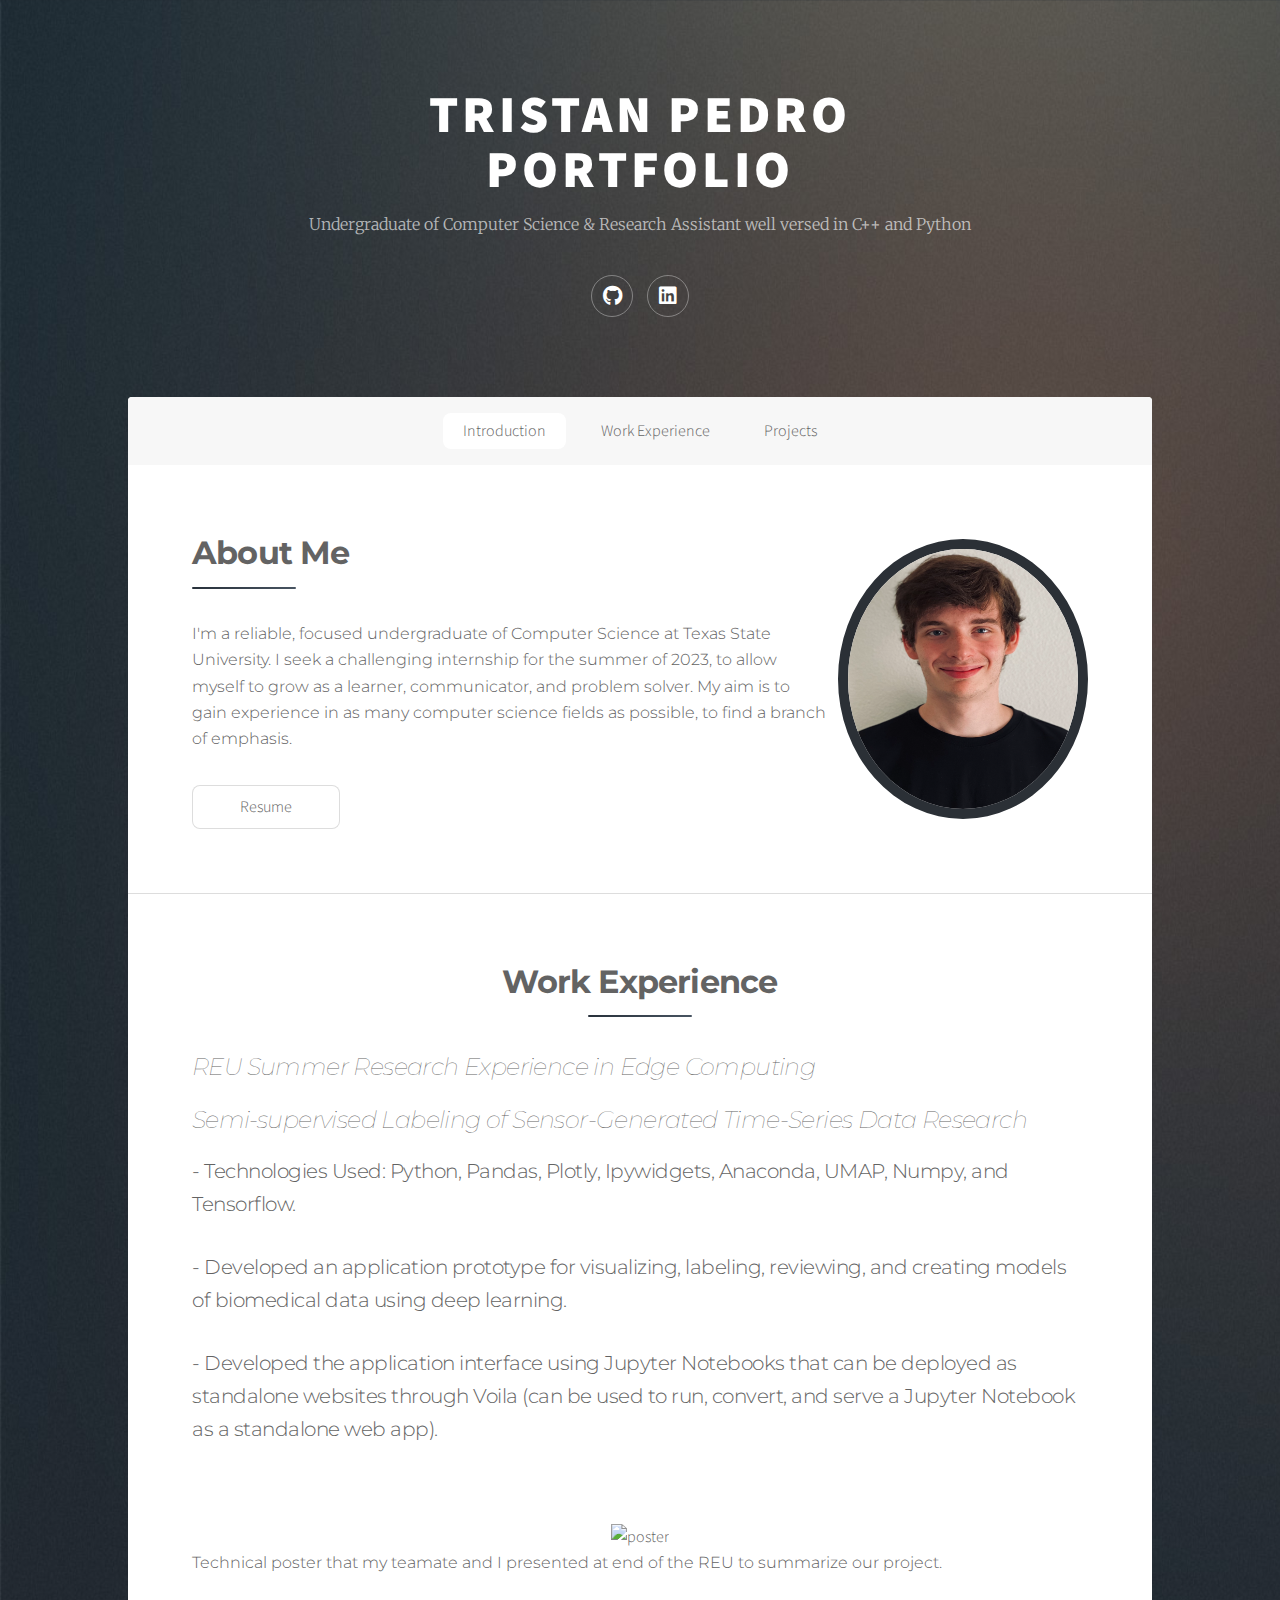
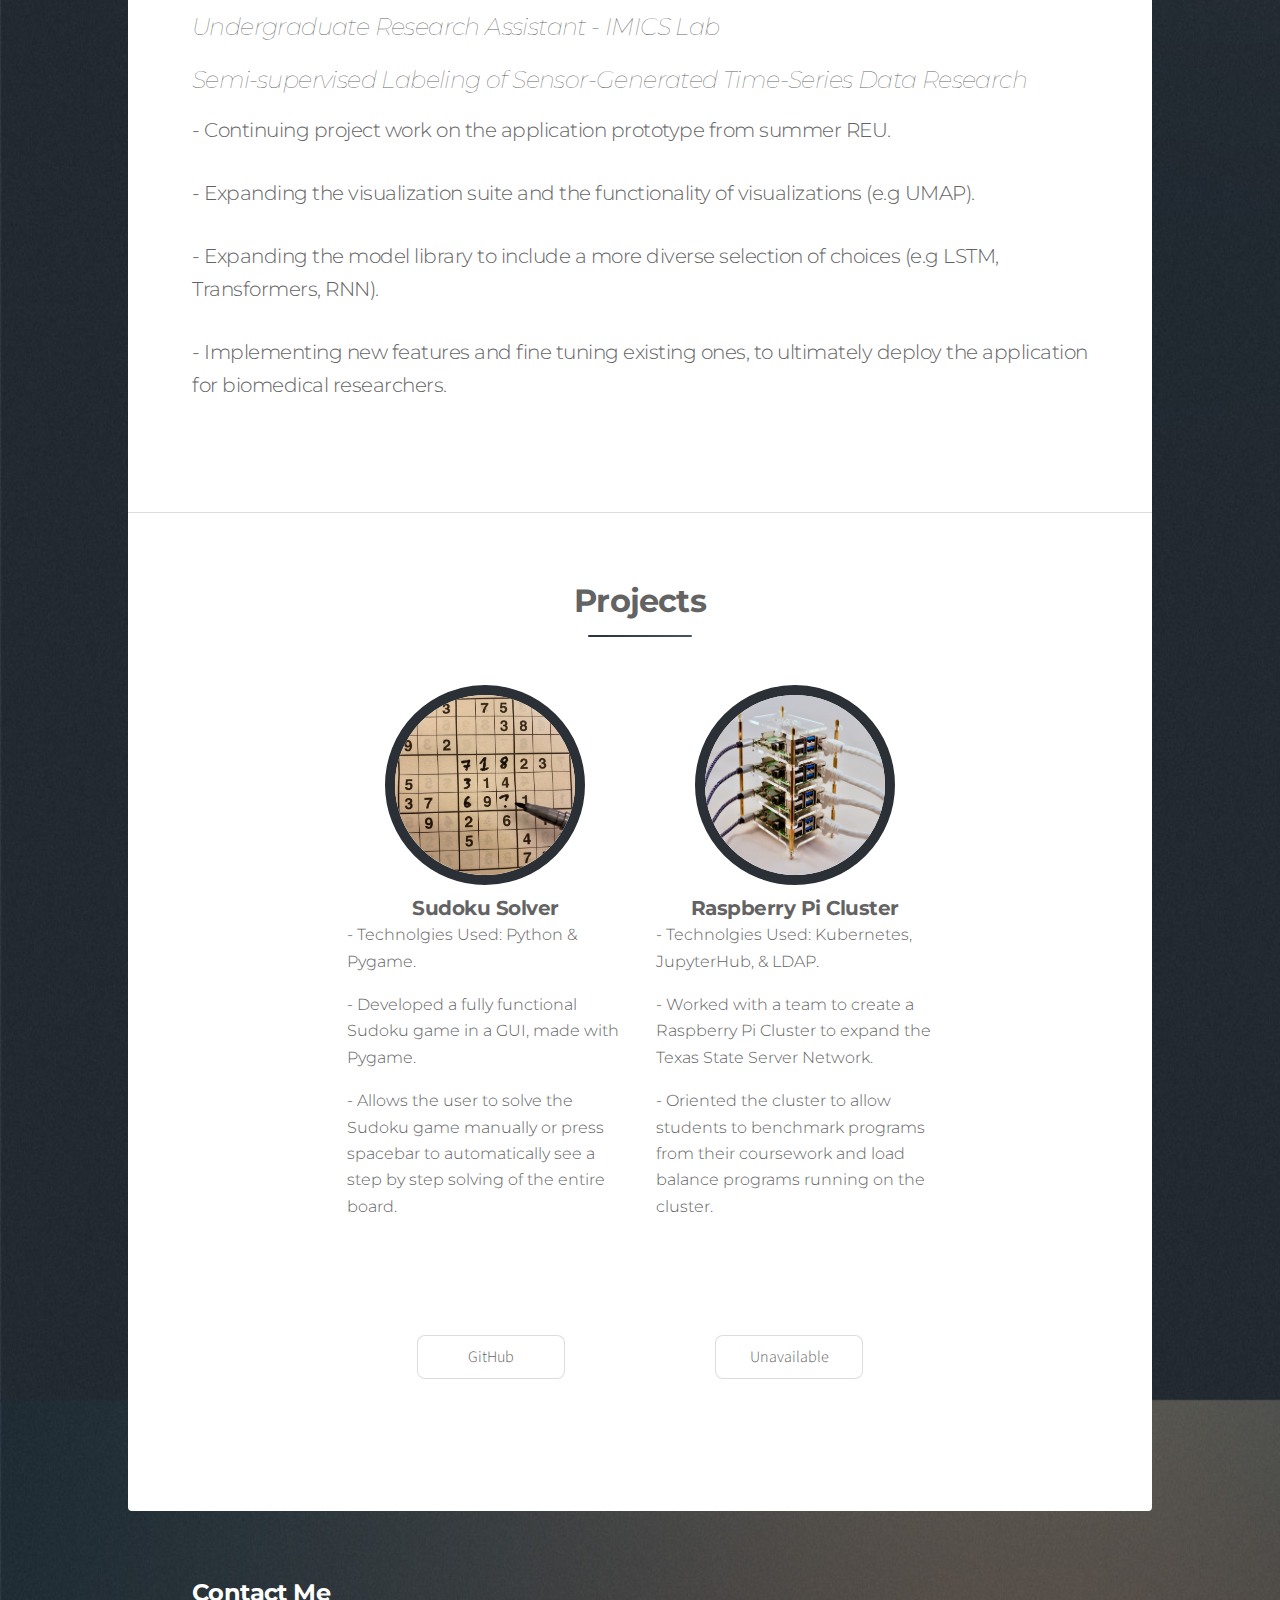
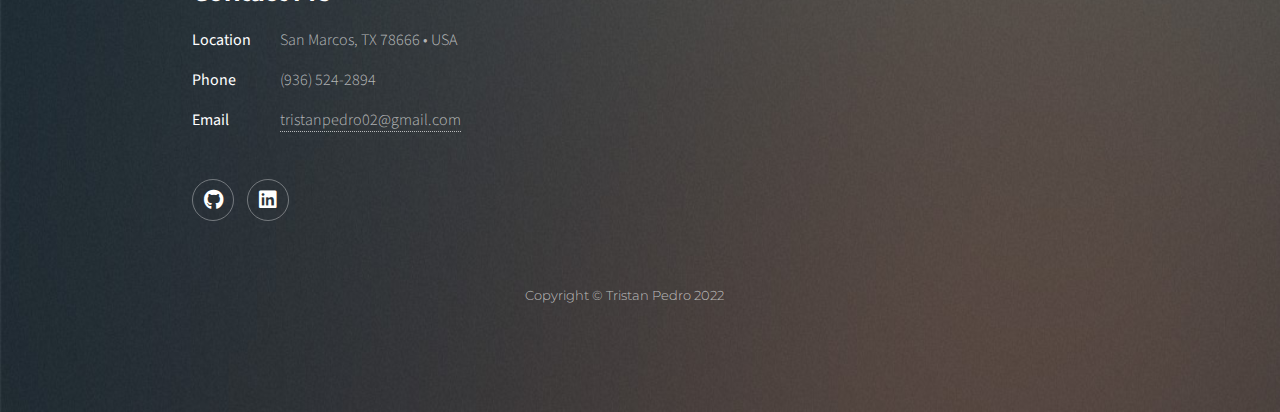
==== index.html @ ce9d70b5 "try to fix poster" ====
<!DOCTYPE HTML>
<!--
	Stellar by HTML5 UP
	html5up.net | @ajlkn
	Free for personal and commercial use under the CCA 3.0 license (html5up.net/license)
-->
<html>
	<head>
		<title>Tristan Pedro | Portfolio</title>
		<meta charset="utf-8" />
		<link rel="icon" type="image/png" href="/images/raccoon.ico" sizes="32x32">
		<meta name="viewport" content="width=device-width, initial-scale=1, user-scalable=no" />
		<link rel="stylesheet" href="assets/css/main.css" />
		<noscript><link rel="stylesheet" href="assets/css/noscript.css" /></noscript>
		
	</head>
	<body class="is-preload">

		<!-- Wrapper -->
			<div id="wrapper">

				<!-- Header -->
					<header id="header" class="alt">
						<h1>TRISTAN PEDRO</h1>
						<h1>PORTFOLIO</h1>
						<p> Undergraduate of Computer Science & Research Assistant well versed in C++ and Python</p>
						<ul class="icons">
							<li><a href="https://github.com/tripedro" class="icon brands fa-github alt"><span class="label">GitHub</span></a></li>
							<li><a href="https://www.linkedin.com/in/tristan-pedro-2350701b8" class="icon brands fa-linkedin alt"><span class="label">LinkedIn</span></a></li>
						</ul>				
					</header>

				<!-- Nav -->
					<nav id="nav">
						<ul>
							<li><a href="#intro" class="active">Introduction</a></li>
							<li><a href="#second">Work Experience</a></li>
							<li><a href="#first">Projects</a></li>
						</ul>
					</nav>

				<!-- Main -->
					<div id="main">

						<!-- Introduction -->
							<section id="intro" class="main">
								<div class="spotlight">
									<div class="content">
										<header class="major">
											<h2>About Me</h2>
										</header>
										<p>I'm a reliable, focused undergraduate of Computer Science at Texas State University. I seek a challenging internship for the summer of 2023, to allow myself to grow as a learner, communicator, and problem solver. My aim is to gain experience in as many computer science fields as possible, to find a branch of emphasis.</p>
										<ul class="actions">
											<li><a href="images/Tristan Resume - Updated 8_26.pdf" target="_blank" class="button">Resume</a></li>
										</ul>
									</div>
									<span class="image"><img src="images/selfie.PNG" alt="" /></span>
								</div>
							</section>
					
					<!-- First Section -->
						<section id="second" class="main special">
							<header class="major">
								<h2>Work Experience</h2>
								<h3>REU Summer Research Experience in Edge Computing</h3>
								<h3>Semi-supervised Labeling of Sensor-Generated Time-Series Data Research</h3>
								<p>- Technologies Used: Python, Pandas, Plotly, Ipywidgets, Anaconda, UMAP, Numpy, and Tensorflow.</p>

								<p>- Developed an application prototype for visualizing, labeling, reviewing, and creating models of biomedical data using deep learning.</p>

								<p>- Developed the application interface using Jupyter Notebooks that can be deployed as standalone websites through Voila (can be used to run, convert, and serve a Jupyter Notebook as a standalone web app).</p>
							</header>
							<img class ="poster" src="images/slide1.jpg" alt="poster">
							<p class="content">Technical poster that my teamate and I presented at end of the REU to summarize our project.</p>
							
							<header class="major">
							<h3>Undergraduate Research Assistant - IMICS Lab</h3>
							<h3>Semi-supervised Labeling of Sensor-Generated Time-Series Data Research</h3>
							<p>- Continuing project work on the application prototype from summer REU.</p>

							<p>- Expanding the visualization suite and the functionality of visualizations (e.g UMAP).</p>

							<p>- Expanding the model library to include a more diverse selection of choices (e.g LSTM, Transformers, RNN).</p>

							<p>- Implementing new features and fine tuning existing ones, to ultimately deploy the application for biomedical researchers.</p>
						    </header>
						</section>

						<!-- Second Section -->
							<section id="first" class="main special">
								<header class="major">
									<h2>Projects</h2>
								</header>
								<ul class="features">
									<li>
										<span class="sudoku"><img src="images/sudoku.PNG" alt="" /></span>
										<h3>Sudoku Solver</h3>
										<p>- Technolgies Used: Python & Pygame.</p>
										<p>- Developed a fully functional Sudoku game in a GUI, made with Pygame.</p>
										<p>- Allows the user to solve the Sudoku game manually or press spacebar to automatically see a step by step solving of the entire board.</p>
									</li>
									<li>
										<span class="second"><img src="images/cluster_alt_4.jpg" alt="" /></span>
										<h3>Raspberry Pi Cluster</h3>
										<p>- Technolgies Used: Kubernetes, JupyterHub, & LDAP.</p>
										<p>- Worked with a team to create a Raspberry Pi Cluster to expand the Texas State Server Network.</p>
										<p>- Oriented the cluster to allow students to benchmark programs from their coursework and load balance programs running on the cluster.</p>
									</li>

								</ul>
								<footer class="major">
									<ul class="actions special">
										<li><a href="https://github.com/tripedro/Sudoku-Solver" class="button">GitHub</a></li>
										<li><a href="" class="button">Unavailable</a></li>
									</ul>
								</footer>
							</section>
						
						
					</div>

				<!-- Footer -->
					<footer id="footer">
						<section>
							<h2>Contact Me</h2>
							<dl class="alt">
								<dt>Location</dt>
								<dd>San Marcos, TX 78666 &bull; USA</dd>
								<dt>Phone</dt>
								<dd>(936) 524-2894</dd>
								<dt>Email</dt>
								<dd><a href="#">tristanpedro02@gmail.com</a></dd>
							</dl>
							
							<ul class="icons">
								<li><a href="https://github.com/tripedro" class="icon brands fa-github alt"><span class="label">GitHub</span></a></li>
								<li><a href="https://www.linkedin.com/in/tristan-pedro-2350701b8" class="icon brands fa-linkedin alt"><span class="label">LinkedIn</span></a></li>
							</ul>
							</section>

						</section>
						<p class="copyright">Copyright &copy; Tristan Pedro 2022 <a href="https://html5up.net/%22%3EHTML5"></a></p>
					</footer>

			</div>

		<!-- Scripts -->
			<script src="assets/js/jquery.min.js"></script>
			<script src="assets/js/jquery.scrollex.min.js"></script>
			<script src="assets/js/jquery.scrolly.min.js"></script>
			<script src="assets/js/browser.min.js"></script>
			<script src="assets/js/breakpoints.min.js"></script>
			<script src="assets/js/util.js"></script>
			<script src="assets/js/main.js"></script>

	</body>
</html>
---- assets/css/main.css ----
@import url(fontawesome-all.min.css);
@import "https://fonts.googleapis.com/css?family=Merriweather:300,700,300italic,700italic|Source+Sans+Pro:900";
@import url('https://fonts.googleapis.com/css2?family=Montserrat&display=swap');
@import url('https://fonts.googleapis.com/css2?family=Montserrat:ital,wght@0,400;1,500&display=swap');


/*
	Stellar by HTML5 UP
	html5up.net | @ajlkn
	Free for personal and commercial use under the CCA 3.0 license (html5up.net/license)
*/

html, body, div, span, applet, object,
iframe, h1, h2, h3, h4, h5, h6, p, blockquote,
pre, a, abbr, acronym, address, big, cite,
code, del, dfn, em, img, ins, kbd, q, s, samp,
small, strike, strong, sub, sup, tt, var, b,
u, i, center, dl, dt, dd, ol, ul, li, fieldset,
form, label, legend, table, caption, tbody,
tfoot, thead, tr, th, td, article, aside,
canvas, details, embed, figure, figcaption,
footer, header, hgroup, menu, nav, output, ruby,
section, summary, time, mark, audio, video {
	margin: 0;
	padding: 0;
	border: 0;
	font-size: 100%;
	font: inherit;
	vertical-align: baseline;}

article, aside, details, figcaption, figure,
footer, header, hgroup, menu, nav, section {
	display: block;}

body {
	line-height: 1;
}

p{
	font-family: 'Montserrat', sans-serif;
}

#second .major{
	padding-top: -50000px;
}

#second .major p{
	text-align: left;
	margin: 0px;
	padding-bottom: 30px;
}

#second ul li a{
	margin-top: 70px;
	border: solid 1px #2b3036;
	font-size: 20px;

}

#second h3{
	text-align: left;
}

.features p{
	margin-top: -15px;
	text-align: left;
}
.sudoku img{
	display: inline-block;
	border-radius: 100%;
	border: solid 1px #2b3036;
	border-width: 10px;
	width: 200px;
	height: 200px;
}

.second img{
	display: inline-block;
	border-radius: 100%;
	border: solid 1px #2b3036;
	border-width: 10px;
	width: 200px;
	height: 200px;
}

.third img{
	display: inline-block;
	border-radius: 100%;
	border: solid 1px #2b3036;
	border-width: 10px;
	width: 200px;
	height: 200px;
}

#second img{
	padding-top: 0px;
	height: 720px;
	width: 1200px;
}

@media screen and (max-width: 1680px){
	#second img{
	padding-top:0px;	
	height: 620px;
	width: 1000px;
	}
}

@media screen and (max-width: 1280px){		
	#second img{
		padding-top:0px;
		height: 520px;
		width: 900px;
		}
}

@media screen and (max-width: 1050px){
	#second img{
		padding-top: 0px;
		height: 420px;
		width: 750px;
		}
	
}

@media screen and (max-width: 900px){
	#second img{
		height: 320px;
		padding-top: 0px;
		width: 700px;
		}
	
}

@media screen and (max-width: 850px){
	#second img{
		height: 320px;
		width: 500px;
		padding-top:0px;
		}
	
}

@media screen and (max-width: 600px){
	#second img{
		height: 220px;
		width: 350px;
		padding-top: 0px;
		}
	
}

@media screen and (max-width: 360px){
	#second img{
		height: 220px;
		width: 200px;
		}
	
}

ol, ul {
	list-style: none;
}

blockquote, q {
	quotes: none;
}

	blockquote:before, blockquote:after, q:before, q:after {
		content: '';
		content: none;
	}

table {
	border-collapse: collapse;
	border-spacing: 0;
}

body {
	-webkit-text-size-adjust: none;
}

mark {
	background-color: transparent;
	color: inherit;
}

input::-moz-focus-inner {
	border: 0;
	padding: 0;
}

input, select, textarea {
	-moz-appearance: none;
	-webkit-appearance: none;
	-ms-appearance: none;
	appearance: none;
}

/* Basic */

	@-ms-viewport {
		width: device-width;
	}

	body {
		-ms-overflow-style: scrollbar;
	}

	@media screen and (max-width: 480px) {

		html, body {
			min-width: 320px;
		}

	}

	html {
		box-sizing: border-box;
	}

	*, *:before, *:after {
		box-sizing: inherit;
	}

	body {
		background-image: url(../../images/background.png), linear-gradient(0deg, rgba(0, 0, 0, 0.1), rgba(0, 0, 0, 0.1));
		background-size: auto, auto, 100% auto;
		background-size: 2000px 3000px;
    	background-repeat: repeat, no-repeat, no-repeat;
    	background-attachment: scroll, scroll, scroll;
	}

		body.is-preload *, body.is-preload *:before, body.is-preload *:after {
			-moz-animation: none !important;
			-webkit-animation: none !important;
			-ms-animation: none !important;
			animation: none !important;
			-moz-transition: none !important;
			-webkit-transition: none !important;
			-ms-transition: none !important;
			transition: none !important;
		}

/* Type */

	body {
		background-color: #935d8c;
		color: rgba(255, 255, 255, 0.65);
	}

	body, input, select, textarea {
		font-family: "Source Sans Pro", Helvetica, sans-serif;
		font-size: 17pt;
		font-weight: 300;
		line-height: 1.65;
	}

		@media screen and (max-width: 1680px) {

			body, input, select, textarea {
				font-size: 14pt;
			}

		}

		@media screen and (max-width: 1280px) {

			body, input, select, textarea {
				font-size: 12pt;
			}

		}

		@media screen and (max-width: 360px) {

			body, input, select, textarea {
				font-size: 11pt;
			}

		}

	a {
		-moz-transition: color 0.2s ease, border-bottom 0.2s ease;
		-webkit-transition: color 0.2s ease, border-bottom 0.2s ease;
		-ms-transition: color 0.2s ease, border-bottom 0.2s ease;
		transition: color 0.2s ease, border-bottom 0.2s ease;
		text-decoration: none;
		border-bottom: dotted 1px;
		color: inherit;
	}

		a:hover {
			border-bottom-color: transparent;
		}

	strong, b {
		font-weight: 400;
	}

	em, i {
		font-style: italic;
	}

	p {
		margin: 0 0 2em 0;
	}

		p.content {
			text-align: left;
		}

	h1, h2, h3, h4, h5, h6 {
		font-family: 'Montserrat', sans-serif;
		font-weight: bold;
		line-height: 1.5;
		margin: 0 0 0.7em 0;
		letter-spacing: -0.025em;
	}

		h1 a, h2 a, h3 a, h4 a, h5 a, h6 a {
			color: inherit;
			text-decoration: none;
		}

	h1 {
		font-size: 3em;
		font-family: "Source Sans Pro", Helvetica, sans-serif;
		font-weight: 900;
		line-height: 0.8;
		letter-spacing: 0.075em;			
		text-transform: uppercase;
		margin: 0 0 1rem 0;
	}

	h2 {
		font-size: 1.5em;
	}

	h3 {
		font-size: 1.25em;
	}

	h4 {
		font-size: 1.1em;
	}

	h5 {
		font-size: 0.9em;
	}

	h6 {
		font-size: 0.7em;
	}

	@media screen and (max-width: 736px) {

		h1 {
			font-size: 2em;
		}

	}

	sub {
		font-size: 0.8em;
		position: relative;
		top: 0.5em;
	}

	sup {
		font-size: 0.8em;
		position: relative;
		top: -0.5em;
	}

	blockquote {
		border-left: solid 4px;
		font-style: italic;
		margin: 0 0 2em 0;
		padding: 0.5em 0 0.5em 2em;
	}

	code {
		border-radius: 8px;
		border: solid 1px;
		font-family: "Courier New", monospace;
		font-size: 0.9em;
		margin: 0 0.25em;
		padding: 0.25em 0.65em;
	}

	pre {
		-webkit-overflow-scrolling: touch;
		font-family: "Courier New", monospace;
		font-size: 0.9em;
		margin: 0 0 2em 0;
	}

		pre code {
			display: block;
			line-height: 1.75;
			padding: 1em 1.5em;
			overflow-x: auto;
		}

	hr {
		border: 0;
		border-bottom: solid 1px;
		margin: 2em 0;
	}

		hr.major {
			margin: 3em 0;
		}

	.align-left {
		text-align: left;
	}

	.align-center {
		text-align: center;
	}

	.align-right {
		text-align: right;
	}

	input, select, textarea {
		color: #ffffff;
	}

	a:hover {
		color: #ffffff;
	}

	strong, b {
		color: #ffffff;
	}

	h1, h2, h3, h4, h5, h6 {
		color: #ffffff;
	}

	blockquote {
		border-left-color: rgba(255, 255, 255, 0.35);
	}

	code {
		background: rgba(255, 255, 255, 0.075);
		border-color: rgba(255, 255, 255, 0.35);
	}

	hr {
		border-bottom-color: rgba(255, 255, 255, 0.35);
	}

/* Row */

	.row {
		display: flex;
		flex-wrap: wrap;
		box-sizing: border-box;
		align-items: stretch;
	}

		.row > * {
			box-sizing: border-box;
		}

		.row.gtr-uniform > * > :last-child {
			margin-bottom: 0;
		}

		.row.aln-left {
			justify-content: flex-start;
		}

		.row.aln-center {
			justify-content: center;
		}

		.row.aln-right {
			justify-content: flex-end;
		}

		.row.aln-top {
			align-items: flex-start;
		}

		.row.aln-middle {
			align-items: center;
		}

		.row.aln-bottom {
			align-items: flex-end;
		}

		.row > .imp {
			order: -1;
		}

		.row > .col-1 {
			width: 8.33333%;
		}

		.row > .off-1 {
			margin-left: 8.33333%;
		}

		.row > .col-2 {
			width: 16.66667%;
		}

		.row > .off-2 {
			margin-left: 16.66667%;
		}

		.row > .col-3 {
			width: 25%;
		}

		.row > .off-3 {
			margin-left: 25%;
		}

		.row > .col-4 {
			width: 33.33333%;
		}

		.row > .off-4 {
			margin-left: 33.33333%;
		}

		.row > .col-5 {
			width: 41.66667%;
		}

		.row > .off-5 {
			margin-left: 41.66667%;
		}

		.row > .col-6 {
			width: 50%;
		}

		.row > .off-6 {
			margin-left: 50%;
		}

		.row > .col-7 {
			width: 58.33333%;
		}

		.row > .off-7 {
			margin-left: 58.33333%;
		}

		.row > .col-8 {
			width: 66.66667%;
		}

		.row > .off-8 {
			margin-left: 66.66667%;
		}

		.row > .col-9 {
			width: 75%;
		}

		.row > .off-9 {
			margin-left: 75%;
		}

		.row > .col-10 {
			width: 83.33333%;
		}

		.row > .off-10 {
			margin-left: 83.33333%;
		}

		.row > .col-11 {
			width: 91.66667%;
		}

		.row > .off-11 {
			margin-left: 91.66667%;
		}

		.row > .col-12 {
			width: 100%;
		}

		.row > .off-12 {
			margin-left: 100%;
		}

		.row.gtr-0 {
			margin-top: 0;
			margin-left: 0em;
		}

			.row.gtr-0 > * {
				padding: 0 0 0 0em;
			}

			.row.gtr-0.gtr-uniform {
				margin-top: 0em;
			}

				.row.gtr-0.gtr-uniform > * {
					padding-top: 0em;
				}

		.row.gtr-25 {
			margin-top: 0;
			margin-left: -0.375em;
		}

			.row.gtr-25 > * {
				padding: 0 0 0 0.375em;
			}

			.row.gtr-25.gtr-uniform {
				margin-top: -0.375em;
			}

				.row.gtr-25.gtr-uniform > * {
					padding-top: 0.375em;
				}

		.row.gtr-50 {
			margin-top: 0;
			margin-left: -0.75em;
		}

			.row.gtr-50 > * {
				padding: 0 0 0 0.75em;
			}

			.row.gtr-50.gtr-uniform {
				margin-top: -0.75em;
			}

				.row.gtr-50.gtr-uniform > * {
					padding-top: 0.75em;
				}

		.row {
			margin-top: 0;
			margin-left: -1.5em;
		}

			.row > * {
				padding: 0 0 0 1.5em;
			}

			.row.gtr-uniform {
				margin-top: -1.5em;
			}

				.row.gtr-uniform > * {
					padding-top: 1.5em;
				}

		.row.gtr-150 {
			margin-top: 0;
			margin-left: -2.25em;
		}

			.row.gtr-150 > * {
				padding: 0 0 0 2.25em;
			}

			.row.gtr-150.gtr-uniform {
				margin-top: -2.25em;
			}

				.row.gtr-150.gtr-uniform > * {
					padding-top: 2.25em;
				}

		.row.gtr-200 {
			margin-top: 0;
			margin-left: -3em;
		}

			.row.gtr-200 > * {
				padding: 0 0 0 3em;
			}

			.row.gtr-200.gtr-uniform {
				margin-top: -3em;
			}

				.row.gtr-200.gtr-uniform > * {
					padding-top: 3em;
				}

		@media screen and (max-width: 1680px) {

			.row {
				display: flex;
				flex-wrap: wrap;
				box-sizing: border-box;
				align-items: stretch;
			}

				.row > * {
					box-sizing: border-box;
				}

				.row.gtr-uniform > * > :last-child {
					margin-bottom: 0;
				}

				.row.aln-left {
					justify-content: flex-start;
				}

				.row.aln-center {
					justify-content: center;
				}

				.row.aln-right {
					justify-content: flex-end;
				}

				.row.aln-top {
					align-items: flex-start;
				}

				.row.aln-middle {
					align-items: center;
				}

				.row.aln-bottom {
					align-items: flex-end;
				}

				.row > .imp-xlarge {
					order: -1;
				}

				.row > .col-1-xlarge {
					width: 8.33333%;
				}

				.row > .off-1-xlarge {
					margin-left: 8.33333%;
				}

				.row > .col-2-xlarge {
					width: 16.66667%;
				}

				.row > .off-2-xlarge {
					margin-left: 16.66667%;
				}

				.row > .col-3-xlarge {
					width: 25%;
				}

				.row > .off-3-xlarge {
					margin-left: 25%;
				}

				.row > .col-4-xlarge {
					width: 33.33333%;
				}

				.row > .off-4-xlarge {
					margin-left: 33.33333%;
				}

				.row > .col-5-xlarge {
					width: 41.66667%;
				}

				.row > .off-5-xlarge {
					margin-left: 41.66667%;
				}

				.row > .col-6-xlarge {
					width: 50%;
				}

				.row > .off-6-xlarge {
					margin-left: 50%;
				}

				.row > .col-7-xlarge {
					width: 58.33333%;
				}

				.row > .off-7-xlarge {
					margin-left: 58.33333%;
				}

				.row > .col-8-xlarge {
					width: 66.66667%;
				}

				.row > .off-8-xlarge {
					margin-left: 66.66667%;
				}

				.row > .col-9-xlarge {
					width: 75%;
				}

				.row > .off-9-xlarge {
					margin-left: 75%;
				}

				.row > .col-10-xlarge {
					width: 83.33333%;
				}

				.row > .off-10-xlarge {
					margin-left: 83.33333%;
				}

				.row > .col-11-xlarge {
					width: 91.66667%;
				}

				.row > .off-11-xlarge {
					margin-left: 91.66667%;
				}

				.row > .col-12-xlarge {
					width: 100%;
				}

				.row > .off-12-xlarge {
					margin-left: 100%;
				}

				.row.gtr-0 {
					margin-top: 0;
					margin-left: 0em;
				}

					.row.gtr-0 > * {
						padding: 0 0 0 0em;
					}

					.row.gtr-0.gtr-uniform {
						margin-top: 0em;
					}

						.row.gtr-0.gtr-uniform > * {
							padding-top: 0em;
						}

				.row.gtr-25 {
					margin-top: 0;
					margin-left: -0.375em;
				}

					.row.gtr-25 > * {
						padding: 0 0 0 0.375em;
					}

					.row.gtr-25.gtr-uniform {
						margin-top: -0.375em;
					}

						.row.gtr-25.gtr-uniform > * {
							padding-top: 0.375em;
						}

				.row.gtr-50 {
					margin-top: 0;
					margin-left: -0.75em;
				}

					.row.gtr-50 > * {
						padding: 0 0 0 0.75em;
					}

					.row.gtr-50.gtr-uniform {
						margin-top: -0.75em;
					}

						.row.gtr-50.gtr-uniform > * {
							padding-top: 0.75em;
						}

				.row {
					margin-top: 0;
					margin-left: -1.5em;
				}

					.row > * {
						padding: 0 0 0 1.5em;
					}

					.row.gtr-uniform {
						margin-top: -1.5em;
					}

						.row.gtr-uniform > * {
							padding-top: 1.5em;
						}

				.row.gtr-150 {
					margin-top: 0;
					margin-left: -2.25em;
				}

					.row.gtr-150 > * {
						padding: 0 0 0 2.25em;
					}

					.row.gtr-150.gtr-uniform {
						margin-top: -2.25em;
					}

						.row.gtr-150.gtr-uniform > * {
							padding-top: 2.25em;
						}

				.row.gtr-200 {
					margin-top: 0;
					margin-left: -3em;
				}

					.row.gtr-200 > * {
						padding: 0 0 0 3em;
					}

					.row.gtr-200.gtr-uniform {
						margin-top: -3em;
					}

						.row.gtr-200.gtr-uniform > * {
							padding-top: 3em;
						}

		}

		@media screen and (max-width: 1280px) {

			.row {
				display: flex;
				flex-wrap: wrap;
				box-sizing: border-box;
				align-items: stretch;
			}

				.row > * {
					box-sizing: border-box;
				}

				.row.gtr-uniform > * > :last-child {
					margin-bottom: 0;
				}

				.row.aln-left {
					justify-content: flex-start;
				}

				.row.aln-center {
					justify-content: center;
				}

				.row.aln-right {
					justify-content: flex-end;
				}

				.row.aln-top {
					align-items: flex-start;
				}

				.row.aln-middle {
					align-items: center;
				}

				.row.aln-bottom {
					align-items: flex-end;
				}

				.row > .imp-large {
					order: -1;
				}

				.row > .col-1-large {
					width: 8.33333%;
				}

				.row > .off-1-large {
					margin-left: 8.33333%;
				}

				.row > .col-2-large {
					width: 16.66667%;
				}

				.row > .off-2-large {
					margin-left: 16.66667%;
				}

				.row > .col-3-large {
					width: 25%;
				}

				.row > .off-3-large {
					margin-left: 25%;
				}

				.row > .col-4-large {
					width: 33.33333%;
				}

				.row > .off-4-large {
					margin-left: 33.33333%;
				}

				.row > .col-5-large {
					width: 41.66667%;
				}

				.row > .off-5-large {
					margin-left: 41.66667%;
				}

				.row > .col-6-large {
					width: 50%;
				}

				.row > .off-6-large {
					margin-left: 50%;
				}

				.row > .col-7-large {
					width: 58.33333%;
				}

				.row > .off-7-large {
					margin-left: 58.33333%;
				}

				.row > .col-8-large {
					width: 66.66667%;
				}

				.row > .off-8-large {
					margin-left: 66.66667%;
				}

				.row > .col-9-large {
					width: 75%;
				}

				.row > .off-9-large {
					margin-left: 75%;
				}

				.row > .col-10-large {
					width: 83.33333%;
				}

				.row > .off-10-large {
					margin-left: 83.33333%;
				}

				.row > .col-11-large {
					width: 91.66667%;
				}

				.row > .off-11-large {
					margin-left: 91.66667%;
				}

				.row > .col-12-large {
					width: 100%;
				}

				.row > .off-12-large {
					margin-left: 100%;
				}

				.row.gtr-0 {
					margin-top: 0;
					margin-left: 0em;
				}

					.row.gtr-0 > * {
						padding: 0 0 0 0em;
					}

					.row.gtr-0.gtr-uniform {
						margin-top: 0em;
					}

						.row.gtr-0.gtr-uniform > * {
							padding-top: 0em;
						}

				.row.gtr-25 {
					margin-top: 0;
					margin-left: -0.375em;
				}

					.row.gtr-25 > * {
						padding: 0 0 0 0.375em;
					}

					.row.gtr-25.gtr-uniform {
						margin-top: -0.375em;
					}

						.row.gtr-25.gtr-uniform > * {
							padding-top: 0.375em;
						}

				.row.gtr-50 {
					margin-top: 0;
					margin-left: -0.75em;
				}

					.row.gtr-50 > * {
						padding: 0 0 0 0.75em;
					}

					.row.gtr-50.gtr-uniform {
						margin-top: -0.75em;
					}

						.row.gtr-50.gtr-uniform > * {
							padding-top: 0.75em;
						}

				.row {
					margin-top: 0;
					margin-left: -1.5em;
				}

					.row > * {
						padding: 0 0 0 1.5em;
					}

					.row.gtr-uniform {
						margin-top: -1.5em;
					}

						.row.gtr-uniform > * {
							padding-top: 1.5em;
						}

				.row.gtr-150 {
					margin-top: 0;
					margin-left: -2.25em;
				}

					.row.gtr-150 > * {
						padding: 0 0 0 2.25em;
					}

					.row.gtr-150.gtr-uniform {
						margin-top: -2.25em;
					}

						.row.gtr-150.gtr-uniform > * {
							padding-top: 2.25em;
						}

				.row.gtr-200 {
					margin-top: 0;
					margin-left: -3em;
				}

					.row.gtr-200 > * {
						padding: 0 0 0 3em;
					}

					.row.gtr-200.gtr-uniform {
						margin-top: -3em;
					}

						.row.gtr-200.gtr-uniform > * {
							padding-top: 3em;
						}

		}

		@media screen and (max-width: 980px) {

			.row {
				display: flex;
				flex-wrap: wrap;
				box-sizing: border-box;
				align-items: stretch;
			}

				.row > * {
					box-sizing: border-box;
				}

				.row.gtr-uniform > * > :last-child {
					margin-bottom: 0;
				}

				.row.aln-left {
					justify-content: flex-start;
				}

				.row.aln-center {
					justify-content: center;
				}

				.row.aln-right {
					justify-content: flex-end;
				}

				.row.aln-top {
					align-items: flex-start;
				}

				.row.aln-middle {
					align-items: center;
				}

				.row.aln-bottom {
					align-items: flex-end;
				}

				.row > .imp-medium {
					order: -1;
				}

				.row > .col-1-medium {
					width: 8.33333%;
				}

				.row > .off-1-medium {
					margin-left: 8.33333%;
				}

				.row > .col-2-medium {
					width: 16.66667%;
				}

				.row > .off-2-medium {
					margin-left: 16.66667%;
				}

				.row > .col-3-medium {
					width: 25%;
				}

				.row > .off-3-medium {
					margin-left: 25%;
				}

				.row > .col-4-medium {
					width: 33.33333%;
				}

				.row > .off-4-medium {
					margin-left: 33.33333%;
				}

				.row > .col-5-medium {
					width: 41.66667%;
				}

				.row > .off-5-medium {
					margin-left: 41.66667%;
				}

				.row > .col-6-medium {
					width: 50%;
				}

				.row > .off-6-medium {
					margin-left: 50%;
				}

				.row > .col-7-medium {
					width: 58.33333%;
				}

				.row > .off-7-medium {
					margin-left: 58.33333%;
				}

				.row > .col-8-medium {
					width: 66.66667%;
				}

				.row > .off-8-medium {
					margin-left: 66.66667%;
				}

				.row > .col-9-medium {
					width: 75%;
				}

				.row > .off-9-medium {
					margin-left: 75%;
				}

				.row > .col-10-medium {
					width: 83.33333%;
				}

				.row > .off-10-medium {
					margin-left: 83.33333%;
				}

				.row > .col-11-medium {
					width: 91.66667%;
				}

				.row > .off-11-medium {
					margin-left: 91.66667%;
				}

				.row > .col-12-medium {
					width: 100%;
				}

				.row > .off-12-medium {
					margin-left: 100%;
				}

				.row.gtr-0 {
					margin-top: 0;
					margin-left: 0em;
				}

					.row.gtr-0 > * {
						padding: 0 0 0 0em;
					}

					.row.gtr-0.gtr-uniform {
						margin-top: 0em;
					}

						.row.gtr-0.gtr-uniform > * {
							padding-top: 0em;
						}

				.row.gtr-25 {
					margin-top: 0;
					margin-left: -0.375em;
				}

					.row.gtr-25 > * {
						padding: 0 0 0 0.375em;
					}

					.row.gtr-25.gtr-uniform {
						margin-top: -0.375em;
					}

						.row.gtr-25.gtr-uniform > * {
							padding-top: 0.375em;
						}

				.row.gtr-50 {
					margin-top: 0;
					margin-left: -0.75em;
				}

					.row.gtr-50 > * {
						padding: 0 0 0 0.75em;
					}

					.row.gtr-50.gtr-uniform {
						margin-top: -0.75em;
					}

						.row.gtr-50.gtr-uniform > * {
							padding-top: 0.75em;
						}

				.row {
					margin-top: 0;
					margin-left: -1.5em;
				}

					.row > * {
						padding: 0 0 0 1.5em;
					}

					.row.gtr-uniform {
						margin-top: -1.5em;
					}

						.row.gtr-uniform > * {
							padding-top: 1.5em;
						}

				.row.gtr-150 {
					margin-top: 0;
					margin-left: -2.25em;
				}

					.row.gtr-150 > * {
						padding: 0 0 0 2.25em;
					}

					.row.gtr-150.gtr-uniform {
						margin-top: -2.25em;
					}

						.row.gtr-150.gtr-uniform > * {
							padding-top: 2.25em;
						}

				.row.gtr-200 {
					margin-top: 0;
					margin-left: -3em;
				}

					.row.gtr-200 > * {
						padding: 0 0 0 3em;
					}

					.row.gtr-200.gtr-uniform {
						margin-top: -3em;
					}

						.row.gtr-200.gtr-uniform > * {
							padding-top: 3em;
						}

		}

		@media screen and (max-width: 736px) {

			.row {
				display: flex;
				flex-wrap: wrap;
				box-sizing: border-box;
				align-items: stretch;
			}

				.row > * {
					box-sizing: border-box;
				}

				.row.gtr-uniform > * > :last-child {
					margin-bottom: 0;
				}

				.row.aln-left {
					justify-content: flex-start;
				}

				.row.aln-center {
					justify-content: center;
				}

				.row.aln-right {
					justify-content: flex-end;
				}

				.row.aln-top {
					align-items: flex-start;
				}

				.row.aln-middle {
					align-items: center;
				}

				.row.aln-bottom {
					align-items: flex-end;
				}

				.row > .imp-small {
					order: -1;
				}

				.row > .col-1-small {
					width: 8.33333%;
				}

				.row > .off-1-small {
					margin-left: 8.33333%;
				}

				.row > .col-2-small {
					width: 16.66667%;
				}

				.row > .off-2-small {
					margin-left: 16.66667%;
				}

				.row > .col-3-small {
					width: 25%;
				}

				.row > .off-3-small {
					margin-left: 25%;
				}

				.row > .col-4-small {
					width: 33.33333%;
				}

				.row > .off-4-small {
					margin-left: 33.33333%;
				}

				.row > .col-5-small {
					width: 41.66667%;
				}

				.row > .off-5-small {
					margin-left: 41.66667%;
				}

				.row > .col-6-small {
					width: 50%;
				}

				.row > .off-6-small {
					margin-left: 50%;
				}

				.row > .col-7-small {
					width: 58.33333%;
				}

				.row > .off-7-small {
					margin-left: 58.33333%;
				}

				.row > .col-8-small {
					width: 66.66667%;
				}

				.row > .off-8-small {
					margin-left: 66.66667%;
				}

				.row > .col-9-small {
					width: 75%;
				}

				.row > .off-9-small {
					margin-left: 75%;
				}

				.row > .col-10-small {
					width: 83.33333%;
				}

				.row > .off-10-small {
					margin-left: 83.33333%;
				}

				.row > .col-11-small {
					width: 91.66667%;
				}

				.row > .off-11-small {
					margin-left: 91.66667%;
				}

				.row > .col-12-small {
					width: 100%;
				}

				.row > .off-12-small {
					margin-left: 100%;
				}

				.row.gtr-0 {
					margin-top: 0;
					margin-left: 0em;
				}

					.row.gtr-0 > * {
						padding: 0 0 0 0em;
					}

					.row.gtr-0.gtr-uniform {
						margin-top: 0em;
					}

						.row.gtr-0.gtr-uniform > * {
							padding-top: 0em;
						}

				.row.gtr-25 {
					margin-top: 0;
					margin-left: -0.25em;
				}

					.row.gtr-25 > * {
						padding: 0 0 0 0.25em;
					}

					.row.gtr-25.gtr-uniform {
						margin-top: -0.25em;
					}

						.row.gtr-25.gtr-uniform > * {
							padding-top: 0.25em;
						}

				.row.gtr-50 {
					margin-top: 0;
					margin-left: -0.5em;
				}

					.row.gtr-50 > * {
						padding: 0 0 0 0.5em;
					}

					.row.gtr-50.gtr-uniform {
						margin-top: -0.5em;
					}

						.row.gtr-50.gtr-uniform > * {
							padding-top: 0.5em;
						}

				.row {
					margin-top: 0;
					margin-left: -1em;
				}

					.row > * {
						padding: 0 0 0 1em;
					}

					.row.gtr-uniform {
						margin-top: -1em;
					}

						.row.gtr-uniform > * {
							padding-top: 1em;
						}

				.row.gtr-150 {
					margin-top: 0;
					margin-left: -1.5em;
				}

					.row.gtr-150 > * {
						padding: 0 0 0 1.5em;
					}

					.row.gtr-150.gtr-uniform {
						margin-top: -1.5em;
					}

						.row.gtr-150.gtr-uniform > * {
							padding-top: 1.5em;
						}

				.row.gtr-200 {
					margin-top: 0;
					margin-left: -2em;
				}

					.row.gtr-200 > * {
						padding: 0 0 0 2em;
					}

					.row.gtr-200.gtr-uniform {
						margin-top: -2em;
					}

						.row.gtr-200.gtr-uniform > * {
							padding-top: 2em;
						}

		}

		@media screen and (max-width: 480px) {

			.row {
				display: flex;
				flex-wrap: wrap;
				box-sizing: border-box;
				align-items: stretch;
			}

				.row > * {
					box-sizing: border-box;
				}

				.row.gtr-uniform > * > :last-child {
					margin-bottom: 0;
				}

				.row.aln-left {
					justify-content: flex-start;
				}

				.row.aln-center {
					justify-content: center;
				}

				.row.aln-right {
					justify-content: flex-end;
				}

				.row.aln-top {
					align-items: flex-start;
				}

				.row.aln-middle {
					align-items: center;
				}

				.row.aln-bottom {
					align-items: flex-end;
				}

				.row > .imp-xsmall {
					order: -1;
				}

				.row > .col-1-xsmall {
					width: 8.33333%;
				}

				.row > .off-1-xsmall {
					margin-left: 8.33333%;
				}

				.row > .col-2-xsmall {
					width: 16.66667%;
				}

				.row > .off-2-xsmall {
					margin-left: 16.66667%;
				}

				.row > .col-3-xsmall {
					width: 25%;
				}

				.row > .off-3-xsmall {
					margin-left: 25%;
				}

				.row > .col-4-xsmall {
					width: 33.33333%;
				}

				.row > .off-4-xsmall {
					margin-left: 33.33333%;
				}

				.row > .col-5-xsmall {
					width: 41.66667%;
				}

				.row > .off-5-xsmall {
					margin-left: 41.66667%;
				}

				.row > .col-6-xsmall {
					width: 50%;
				}

				.row > .off-6-xsmall {
					margin-left: 50%;
				}

				.row > .col-7-xsmall {
					width: 58.33333%;
				}

				.row > .off-7-xsmall {
					margin-left: 58.33333%;
				}

				.row > .col-8-xsmall {
					width: 66.66667%;
				}

				.row > .off-8-xsmall {
					margin-left: 66.66667%;
				}

				.row > .col-9-xsmall {
					width: 75%;
				}

				.row > .off-9-xsmall {
					margin-left: 75%;
				}

				.row > .col-10-xsmall {
					width: 83.33333%;
				}

				.row > .off-10-xsmall {
					margin-left: 83.33333%;
				}

				.row > .col-11-xsmall {
					width: 91.66667%;
				}

				.row > .off-11-xsmall {
					margin-left: 91.66667%;
				}

				.row > .col-12-xsmall {
					width: 100%;
				}

				.row > .off-12-xsmall {
					margin-left: 100%;
				}

				.row.gtr-0 {
					margin-top: 0;
					margin-left: 0em;
				}

					.row.gtr-0 > * {
						padding: 0 0 0 0em;
					}

					.row.gtr-0.gtr-uniform {
						margin-top: 0em;
					}

						.row.gtr-0.gtr-uniform > * {
							padding-top: 0em;
						}

				.row.gtr-25 {
					margin-top: 0;
					margin-left: -0.3125em;
				}

					.row.gtr-25 > * {
						padding: 0 0 0 0.3125em;
					}

					.row.gtr-25.gtr-uniform {
						margin-top: -0.3125em;
					}

						.row.gtr-25.gtr-uniform > * {
							padding-top: 0.3125em;
						}

				.row.gtr-50 {
					margin-top: 0;
					margin-left: -0.625em;
				}

					.row.gtr-50 > * {
						padding: 0 0 0 0.625em;
					}

					.row.gtr-50.gtr-uniform {
						margin-top: -0.625em;
					}

						.row.gtr-50.gtr-uniform > * {
							padding-top: 0.625em;
						}

				.row {
					margin-top: 0;
					margin-left: -1.25em;
				}

					.row > * {
						padding: 0 0 0 1.25em;
					}

					.row.gtr-uniform {
						margin-top: -1.25em;
					}

						.row.gtr-uniform > * {
							padding-top: 1.25em;
						}

				.row.gtr-150 {
					margin-top: 0;
					margin-left: -1.875em;
				}

					.row.gtr-150 > * {
						padding: 0 0 0 1.875em;
					}

					.row.gtr-150.gtr-uniform {
						margin-top: -1.875em;
					}

						.row.gtr-150.gtr-uniform > * {
							padding-top: 1.875em;
						}

				.row.gtr-200 {
					margin-top: 0;
					margin-left: -2.5em;
				}

					.row.gtr-200 > * {
						padding: 0 0 0 2.5em;
					}

					.row.gtr-200.gtr-uniform {
						margin-top: -2.5em;
					}

						.row.gtr-200.gtr-uniform > * {
							padding-top: 2.5em;
						}

		}

/* Box */

	.box {
		border-radius: 8px;
		border: solid;
		margin-bottom: 2em;
		padding: 1.5em;
	}

		.box > :last-child,
		.box > :last-child > :last-child,
		.box > :last-child > :last-child > :last-child {
			margin-bottom: 0;
		}

		.box.alt {
			border: 0;
			border-radius: 0;
			padding: 0;
		}

	.box {
		border-color: rgba(255, 255, 255, 0.35);
	}

/* Button */

	input[type="submit"],
	input[type="reset"],
	input[type="button"],
	button,
	.button {
		-moz-appearance: none;
		-webkit-appearance: none;
		-ms-appearance: none;
		appearance: none;
		-moz-transition: background-color 0.2s ease-in-out, color 0.2s ease-in-out;
		-webkit-transition: background-color 0.2s ease-in-out, color 0.2s ease-in-out;
		-ms-transition: background-color 0.2s ease-in-out, color 0.2s ease-in-out;
		transition: background-color 0.2s ease-in-out, color 0.2s ease-in-out;
		border-radius: 8px;
		border: 0;
		cursor: pointer;
		display: inline-block;
		font-weight: 300;
		height: 2.75em;
		line-height: 2.75em;
		min-width: 9.25em;
		padding: 0 1.5em;
		text-align: center;
		text-decoration: none;
		white-space: nowrap;
		
	}

		input[type="submit"].icon,
		input[type="reset"].icon,
		input[type="button"].icon,
		button.icon,
		.button.icon {
			padding-left: 1.35em;
		}

			input[type="submit"].icon:before,
			input[type="reset"].icon:before,
			input[type="button"].icon:before,
			button.icon:before,
			.button.icon:before {
				margin-right: 0.5em;
			}

		input[type="submit"].fit,
		input[type="reset"].fit,
		input[type="button"].fit,
		button.fit,
		.button.fit {
			width: 100%;
		}

		input[type="submit"].small,
		input[type="reset"].small,
		input[type="button"].small,
		button.small,
		.button.small {
			font-size: 0.8em;
		}

		input[type="submit"].large,
		input[type="reset"].large,
		input[type="button"].large,
		button.large,
		.button.large {
			font-size: 1.35em;
		}

		input[type="submit"].disabled, input[type="submit"]:disabled,
		input[type="reset"].disabled,
		input[type="reset"]:disabled,
		input[type="button"].disabled,
		input[type="button"]:disabled,
		button.disabled,
		button:disabled,
		.button.disabled,
		.button:disabled {
			pointer-events: none;
			opacity: 0.25;
		}

		@media screen and (max-width: 736px) {

			input[type="submit"],
			input[type="reset"],
			input[type="button"],
			button,
			.button {
				min-width: 0;
			}

		}

	input[type="submit"],
	input[type="reset"],
	input[type="button"],
	button,
	.button {
		background-color: transparent;
		box-shadow: inset 0 0 0 1px rgba(255, 255, 255, 0.35);
		color: #ffffff !important;
	}

		input[type="submit"]:hover,
		input[type="reset"]:hover,
		input[type="button"]:hover,
		button:hover,
		.button:hover {
			background-color: rgba(255, 255, 255, 0.075);
		}

		input[type="submit"]:active,
		input[type="reset"]:active,
		input[type="button"]:active,
		button:active,
		.button:active {
			background-color: rgba(255, 255, 255, 0.2);
		}

		input[type="submit"].icon:before,
		input[type="reset"].icon:before,
		input[type="button"].icon:before,
		button.icon:before,
		.button.icon:before {
			color: rgba(255, 255, 255, 0.5);
		}

		input[type="submit"].primary,
		input[type="reset"].primary,
		input[type="button"].primary,
		button.primary,
		.button.primary {
			background-color: #8cc9f0;
			color: #ffffff !important;
			box-shadow: none;
		}

			input[type="submit"].primary:hover,
			input[type="reset"].primary:hover,
			input[type="button"].primary:hover,
			button.primary:hover,
			.button.primary:hover {
				background-color: #9acff2;
			}

			input[type="submit"].primary:active,
			input[type="reset"].primary:active,
			input[type="button"].primary:active,
			button.primary:active,
			.button.primary:active {
				background-color: #7ec3ee;
			}

			input[type="submit"].primary.icon:before,
			input[type="reset"].primary.icon:before,
			input[type="button"].primary.icon:before,
			button.primary.icon:before,
			.button.primary.icon:before {
				color: #ffffff !important;
			}

/* Form */

	form {
		margin: 0 0 2em 0;
	}

	label {
		display: block;
		font-size: 0.9em;
		font-weight: 400;
		margin: 0 0 1em 0;
	}

	input[type="text"],
	input[type="password"],
	input[type="email"],
	select,
	textarea {
		-moz-appearance: none;
		-webkit-appearance: none;
		-ms-appearance: none;
		appearance: none;
		border-radius: 8px;
		border: solid 1px;
		color: inherit;
		display: block;
		outline: 0;
		padding: 0 1em;
		text-decoration: none;
		width: 100%;
	}

		input[type="text"]:invalid,
		input[type="password"]:invalid,
		input[type="email"]:invalid,
		select:invalid,
		textarea:invalid {
			box-shadow: none;
		}

	select {
		background-size: 1.25rem;
		background-repeat: no-repeat;
		background-position: calc(100% - 1rem) center;
		height: 2.75em;
		padding-right: 2.75em;
		text-overflow: ellipsis;
	}

		select:focus::-ms-value {
			background-color: transparent;
		}

		select::-ms-expand {
			display: none;
		}

	input[type="text"],
	input[type="password"],
	input[type="email"],
	select {
		height: 2.75em;
	}

	textarea {
		padding: 0.75em 1em;
	}

	input[type="checkbox"],
	input[type="radio"] {
		-moz-appearance: none;
		-webkit-appearance: none;
		-ms-appearance: none;
		appearance: none;
		display: block;
		float: left;
		margin-right: -2em;
		opacity: 0;
		width: 1em;
		z-index: -1;
	}

		input[type="checkbox"] + label,
		input[type="radio"] + label {
			text-decoration: none;
			cursor: pointer;
			display: inline-block;
			font-size: 1em;
			font-weight: 300;
			padding-left: 2.4em;
			padding-right: 0.75em;
			position: relative;
		}

			input[type="checkbox"] + label:before,
			input[type="radio"] + label:before {
				-moz-osx-font-smoothing: grayscale;
				-webkit-font-smoothing: antialiased;
				display: inline-block;
				font-style: normal;
				font-variant: normal;
				text-rendering: auto;
				line-height: 1;
				text-transform: none !important;
				font-family: 'Font Awesome 5 Free';
				font-weight: 900;
			}

			input[type="checkbox"] + label:before,
			input[type="radio"] + label:before {
				border-radius: 8px;
				border: solid 1px;
				content: '';
				display: inline-block;
				font-size: 0.8em;
				height: 2.0625em;
				left: 0;
				line-height: 2.0625em;
				position: absolute;
				text-align: center;
				top: 0;
				width: 2.0625em;
			}

		input[type="checkbox"]:checked + label:before,
		input[type="radio"]:checked + label:before {
			content: '\f00c';
		}

	input[type="checkbox"] + label:before {
		border-radius: 8px;
	}

	input[type="radio"] + label:before {
		border-radius: 100%;
	}

	::-webkit-input-placeholder {
		opacity: 1.0;
	}

	:-moz-placeholder {
		opacity: 1.0;
	}

	::-moz-placeholder {
		opacity: 1.0;
	}

	:-ms-input-placeholder {
		opacity: 1.0;
	}

	label {
		color: #ffffff;
	}

	input[type="text"],
	input[type="password"],
	input[type="email"],
	select,
	textarea {
		background-color: rgba(255, 255, 255, 0.075);
		border-color: rgba(255, 255, 255, 0.35);
	}

		input[type="text"]:focus,
		input[type="password"]:focus,
		input[type="email"]:focus,
		select:focus,
		textarea:focus {
			border-color: #8cc9f0;
			box-shadow: 0 0 0 1px #8cc9f0;
		}

	select {
		background-image: url("data:image/svg+xml;charset=utf8,%3Csvg xmlns='http://www.w3.org/2000/svg' width='40' height='40' preserveAspectRatio='none' viewBox='0 0 40 40'%3E%3Cpath d='M9.4,12.3l10.4,10.4l10.4-10.4c0.2-0.2,0.5-0.4,0.9-0.4c0.3,0,0.6,0.1,0.9,0.4l3.3,3.3c0.2,0.2,0.4,0.5,0.4,0.9 c0,0.4-0.1,0.6-0.4,0.9L20.7,31.9c-0.2,0.2-0.5,0.4-0.9,0.4c-0.3,0-0.6-0.1-0.9-0.4L4.3,17.3c-0.2-0.2-0.4-0.5-0.4-0.9 c0-0.4,0.1-0.6,0.4-0.9l3.3-3.3c0.2-0.2,0.5-0.4,0.9-0.4S9.1,12.1,9.4,12.3z' fill='rgba(255, 255, 255, 0.35)' /%3E%3C/svg%3E");
	}

		select option {
			color: #ffffff;
			background: #935d8c;
		}

	input[type="checkbox"] + label,
	input[type="radio"] + label {
		color: rgba(255, 255, 255, 0.65);
	}

		input[type="checkbox"] + label:before,
		input[type="radio"] + label:before {
			background: rgba(255, 255, 255, 0.075);
			border-color: rgba(255, 255, 255, 0.35);
		}

	input[type="checkbox"]:checked + label:before,
	input[type="radio"]:checked + label:before {
		background-color: #ffffff;
		border-color: #ffffff;
		color: #935d8c;
	}

	input[type="checkbox"]:focus + label:before,
	input[type="radio"]:focus + label:before {
		border-color: #8cc9f0;
		box-shadow: 0 0 0 1px #8cc9f0;
	}

	::-webkit-input-placeholder {
		color: rgba(255, 255, 255, 0.5) !important;
	}

	:-moz-placeholder {
		color: rgba(255, 255, 255, 0.5) !important;
	}

	::-moz-placeholder {
		color: rgba(255, 255, 255, 0.5) !important;
	}

	:-ms-input-placeholder {
		color: rgba(255, 255, 255, 0.5) !important;
	}

	.formerize-placeholder {
		color: rgba(255, 255, 255, 0.5) !important;
	}

/* Icon */

	.icon {
		text-decoration: none;
		-moz-transition: background-color 0.2s ease-in-out, color 0.2s ease-in-out;
		-webkit-transition: background-color 0.2s ease-in-out, color 0.2s ease-in-out;
		-ms-transition: background-color 0.2s ease-in-out, color 0.2s ease-in-out;
		transition: background-color 0.2s ease-in-out, color 0.2s ease-in-out;
		border-bottom: none;
		position: relative;
	}

		.icon:before {
			-moz-osx-font-smoothing: grayscale;
			-webkit-font-smoothing: antialiased;
			display: inline-block;
			font-style: normal;
			font-variant: normal;
			text-rendering: auto;
			line-height: 1;
			text-transform: none !important;
			font-family: 'Font Awesome 5 Free';
			font-weight: 400;
		}

		.icon > .label {
			display: none;
		}

		.icon:before {
			line-height: solid;
		}

		.icon.solid:before {
			font-weight: 900;
		}

		.icon.brands:before {
			font-family: 'Font Awesome 5 Brands';
		}

		.icon.major {
			border: solid 1px;
			display: inline-block;
			border-radius: 100%;
			padding: 0.65em;
			margin: 0 0 2em 0;
			cursor: default;
		}

			.icon.major:before {
				display: inline-block;
				font-size: 6.25rem;
				width: 2.25em;
				height: 2.25em;
				line-height: 2.2em;
				border-radius: 100%;
				border: solid 1px;
				text-align: center;
			}

		.icon.alt {
			display: inline-block;
			border: solid 1px;
			border-radius: 100%;
		}

			.icon.alt:before {
				display: block;
				font-size: 1.25em;
				width: 2em;
				height: 2em;
				text-align: center;
				line-height: 2em;
			}

		.icon.style1 {
			color: #efa8b0;
		}

		.icon.style2 {
			color: #c79cc8;
		}

		.icon.style3 {
			color: #a89cc8;
		}

		.icon.style4 {
			color: #9bb2e1;
		}

		.icon.style5 {
			color: #8cc9f0;
		}

		@media screen and (max-width: 1680px) {

			.icon.major:before {
				font-size: 5.5rem;
			}

		}

		@media screen and (max-width: 1280px) {

			.icon.major:before {
				font-size: 4.75rem;
			}

		}

		@media screen and (max-width: 736px) {

			.icon.major {
				margin: 0 0 1.5em 0;
				padding: 0.35em;
			}

				.icon.major:before {
					font-size: 3.5rem;
				}

		}

	.icon.major {
		border-color: rgba(255, 255, 255, 0.35);
	}

		.icon.major:before {
			border-color: rgba(255, 255, 255, 0.35);
		}

	.icon.alt {
		border-color: rgba(255, 255, 255, 0.35);
		color: #ffffff;
	}

		.icon.alt:hover {
			background-color: rgba(255, 255, 255, 0.075);
		}

		.icon.alt:active {
			background-color: rgba(255, 255, 255, 0.2);
		}

/* Image */

	.image {
		border-radius: 8px;
		border: 0;
		display: inline-block;
		position: relative;
		padding-left: 10px;
	}

		.image img {
			border-radius: 8px;
			display: block;
		}

		.image.left, .image.right {
			max-width: 40%;
		}

			.image.left img, .image.right img {
				width: 100%;
			}

		.image.left {
			float: left;
			margin: 0 1.5em 1em 0;
			top: 0.25em;
		}

		.image.right {
			float: right;
			margin: 0 0 1em 1.5em;
			top: 0.25em;
		}

		.image.fit {
			display: block;
			margin: 0 0 2em 0;
			width: 100%;
		}

			.image.fit img {
				width: 100%;
			}

		.image.main {
			display: block;
			margin: 0 0 3em 0;
			width: 100%;
		}

			.image.main img {
				width: 100%;
			}

/* List */

	ol {
		list-style: decimal;
		margin: 0 0 2em 0;
		padding-left: 1.25em;
	}

		ol li {
			padding-left: 0.25em;
		}

	ul {
		list-style: disc;
		margin: 0 0 2em 0;
		padding-left: 1em;
	}

		ul li {
			padding-left: 0.5em;
		}

		ul.alt {
			list-style: none;
			padding-left: 0;
		}

			ul.alt li {
				border-top: solid 1px;
				padding: 0.5em 0;
			}

				ul.alt li:first-child {
					border-top: 0;
					padding-top: 0;
				}

	dl {
		margin: 0 0 2em 0;
	}

		dl dt {
			display: block;
			font-weight: 400;
			margin: 0 0 1em 0;
		}

		dl dd {
			margin-left: 2em;
		}

		dl.alt dt {
			display: block;
			width: 3em;
			margin: 0;
			clear: left;
			float: left;
		}

		dl.alt dd {
			margin: 0 0 0.85em 5.5em;
		}

		dl.alt:after {
			content: '';
			display: block;
			clear: both;
		}

	ul.alt li {
		border-top-color: rgba(255, 255, 255, 0.35);
	}

	dl dt {
		color: #ffffff;
	}

/* Actions */

	ul.actions {
		display: -moz-flex;
		display: -webkit-flex;
		display: -ms-flex;
		display: flex;
		cursor: default;
		list-style: none;
		margin-left: -1em;
		padding-left: 0;
	}

		ul.actions li {
			padding: 0 0 0 1em;
			vertical-align: middle;
		}

		ul.actions.special {
			-moz-justify-content: center;
			-webkit-justify-content: center;
			-ms-justify-content: center;
			justify-content: center;
			width: 100%;
			margin-left: 0;
		}

			ul.actions.special li:first-child {
				padding-left: 0;
			}

		ul.actions.stacked {
			-moz-flex-direction: column;
			-webkit-flex-direction: column;
			-ms-flex-direction: column;
			flex-direction: column;
			margin-left: 0;
		}

			ul.actions.stacked li {
				padding: 1.3em 0 0 0;
			}

				ul.actions.stacked li:first-child {
					padding-top: 0;
				}

		ul.actions.fit {
			width: calc(100% + 1em);
		}

			ul.actions.fit li {
				-moz-flex-grow: 1;
				-webkit-flex-grow: 1;
				-ms-flex-grow: 1;
				flex-grow: 1;
				-moz-flex-shrink: 1;
				-webkit-flex-shrink: 1;
				-ms-flex-shrink: 1;
				flex-shrink: 1;
				width: 100%;
			}

				ul.actions.fit li > * {
					width: 100%;
				}

			ul.actions.fit.stacked {
				width: 100%;
			}

		@media screen and (max-width: 480px) {

			ul.actions:not(.fixed) {
				-moz-flex-direction: column;
				-webkit-flex-direction: column;
				-ms-flex-direction: column;
				flex-direction: column;
				margin-left: 0;
				width: 100% !important;
			}

				ul.actions:not(.fixed) li {
					-moz-flex-grow: 1;
					-webkit-flex-grow: 1;
					-ms-flex-grow: 1;
					flex-grow: 1;
					-moz-flex-shrink: 1;
					-webkit-flex-shrink: 1;
					-ms-flex-shrink: 1;
					flex-shrink: 1;
					padding: 1em 0 0 0;
					text-align: center;
					width: 100%;
				}

					ul.actions:not(.fixed) li > * {
						width: 100%;
					}

					ul.actions:not(.fixed) li:first-child {
						padding-top: 0;
					}

					ul.actions:not(.fixed) li input[type="submit"],
					ul.actions:not(.fixed) li input[type="reset"],
					ul.actions:not(.fixed) li input[type="button"],
					ul.actions:not(.fixed) li button,
					ul.actions:not(.fixed) li .button {
						width: 100%;
					}

						ul.actions:not(.fixed) li input[type="submit"].icon:before,
						ul.actions:not(.fixed) li input[type="reset"].icon:before,
						ul.actions:not(.fixed) li input[type="button"].icon:before,
						ul.actions:not(.fixed) li button.icon:before,
						ul.actions:not(.fixed) li .button.icon:before {
							margin-left: -0.5rem;
						}

		}

/* Icons */

	ul.icons {
		cursor: default;
		list-style: none;
		padding-left: 0;
	}

		ul.icons li {
			display: inline-block;
			padding: 0 0.65em 0 0;
		}

			ul.icons li:last-child {
				padding-right: 0 !important;
			}

/* Section/Article */

	section.special, article.special {
		text-align: center;
	}

	header.major {
		margin-bottom: 3em;
	}

		header.major h2 {
			font-size: 2em;
		}

		header.major h3 {
			font-size: 1.5em;
			text-align: left;
			font-style: italic;
			font-weight: 75;
		}
		
		@media screen and (max-width: 1680px){
			header.major h3{
			height: auto;
			width: auto;
			}
		}

		@media screen and (max-width: 1280px){		
			header.major h3{
				height: auto;
				width: auto;
				}
		}

		@media screen and (max-width: 980px){
			header.major h3{
				height: auto;
				width: auto;
				}
			
		}
		
		@media screen and (max-width: 736px){
			header.major h3{
				height: auto;
				width: auto;
				}
			
		}
		
		@media screen and (max-width: 360px){
			header.major h3{
				height: auto;
				width: auto;
				}
			
		}

			header.major h2:after {
				display: block;
				content: '';
				width: 3.25em;
				height: 2px;
				margin: 0.3em 0 1em 0;
				border-radius: 2px;
			}

				section.special header.major h2:after, article.special header.major h2:after {
					margin-left: auto;
					margin-right: auto;
				}

		header.major p {
			font-size: 1.25em;
			letter-spacing: -0.025em;
			
		}

		header.major.special {
			text-align: center;
			margin: auto;
			display: inline-block;
		}

			header.major.special h2:after {
				margin-left: auto;
				margin-right: auto;
				display: inline-block;
			}
			
			.major li a{
				display: inline-block;
				text-align: center;
				margin: 4.2em;
				display: inline-block;
			}

			@media screen and (max-width: 980px){
				.major li a{
					display: inline-block;
					text-align: center;
					margin: 5em;
					display: inline-block;
				}
			}

			@media screen and (max-width: 736px){
				.major li a{
					display: inline-block;
					text-align: center;
					margin: 5em;
					display: inline-block;
				}
			}

			@media screen and (max-width: 360px){
				.major li a{
					text-align: center;
					color: red;
					margin: 1em;
				}
			}


	footer.major {
		margin-top: 3em;
	}

	@media screen and (max-width: 736px) {

		header.major {
			margin-bottom: 0;
		}

			header.major h2 {
				font-size: 1.5em;
			}

			header.major p {
				font-size: 1em;
				letter-spacing: 0;
			}

				header.major p br {
					display: none;
				}

		footer.major {
			margin-top: 0;
		}

	}

	header.major h2:after {
		background-color: rgba(255, 255, 255, 0.35);
	}

/* Table */

	.table-wrapper {
		-webkit-overflow-scrolling: touch;
		overflow-x: auto;
	}

	table {
		margin: 0 0 2em 0;
		width: 100%;
	}

		table tbody tr {
			border: solid 1px;
			border-left: 0;
			border-right: 0;
		}

		table td {
			padding: 0.75em 0.75em;
		}

		table th {
			font-size: 0.9em;
			font-weight: 400;
			padding: 0 0.75em 0.75em 0.75em;
			text-align: left;
		}

		table thead {
			border-bottom: solid 2px;
		}

		table tfoot {
			border-top: solid 2px;
		}

		table.alt {
			border-collapse: separate;
		}

			table.alt tbody tr td {
				border: solid 1px;
				border-left-width: 0;
				border-top-width: 0;
			}

				table.alt tbody tr td:first-child {
					border-left-width: 1px;
				}

			table.alt tbody tr:first-child td {
				border-top-width: 1px;
			}

			table.alt thead {
				border-bottom: 0;
			}

			table.alt tfoot {
				border-top: 0;
			}

	table tbody tr {
		border-color: rgba(255, 255, 255, 0.35);
	}

		table tbody tr:nth-child(2n + 1) {
			background-color: rgba(255, 255, 255, 0.075);
		}

	table th {
		color: #ffffff;
	}

	table thead {
		border-bottom-color: rgba(255, 255, 255, 0.35);
	}

	table tfoot {
		border-top-color: rgba(255, 255, 255, 0.35);
	}

	table.alt tbody tr td {
		border-color: rgba(255, 255, 255, 0.35);
	}

/* Features */

	.features {
		display: -moz-flex;
		display: -webkit-flex;
		display: -ms-flex;
		display: flex;
		-moz-flex-wrap: wrap;
		-webkit-flex-wrap: wrap;
		-ms-flex-wrap: wrap;
		flex-wrap: wrap;
		-moz-justify-content: center;
		-webkit-justify-content: center;
		-ms-justify-content: center;
		justify-content: center;
		width: calc(100% + 2em);
		margin: 0 0 3em -2em;
		padding: 0;
		list-style: none;
	}

		.features li {
			width: calc(33.33333% - 2em);
			margin-left: 2em;
			margin-top: 3em;
			padding: 0;
		}

			.features li:nth-child(1), .features li:nth-child(2), .features li:nth-child(3) {
				margin-top: 0;
			}

			.features li > :last-child {
				margin-bottom: 0;
			}

		@media screen and (max-width: 980px) {

			.features li {
				width: calc(50% - 2em);
			}

				.features li:nth-child(3) {
					margin-top: 3em;
				}

		}

		@media screen and (max-width: 736px) {

			.features {
				width: 100%;
				margin: 0 0 2em 0;
			}

				.features li {
					width: 100%;
					margin-left: 0;
					margin-top: 2em;
				}

					.features li:nth-child(2), .features li:nth-child(3) {
						margin-top: 2em;
					}

		}

/* Statistics */

	.statistics {
		display: -moz-flex;
		display: -webkit-flex;
		display: -ms-flex;
		display: flex;
		width: 100%;
		margin: 0 0 3em 0;
		padding: 0;
		list-style: none;
		cursor: default;
	}

		.statistics li {
			-moz-flex: 1;
			-webkit-flex: 1;
			-ms-flex: 1;
			flex: 1;
			padding: 1.5em;
			color: #ffffff;
			text-align: center;
		}

			.statistics li.style1 {
				background-color: #efa8b0;
			}

			.statistics li.style2 {
				background-color: #c79cc8;
			}

			.statistics li.style3 {
				background-color: #a89cc8;
			}

			.statistics li.style4 {
				background-color: #9bb2e1;
			}

			.statistics li.style5 {
				background-color: #8cc9f0;
			}

			.statistics li strong, .statistics li b {
				display: block;
				font-size: 2em;
				line-height: 1.1;
				color: inherit !important;
				font-weight: 300;
				letter-spacing: -0.025em;
			}

			.statistics li:first-child {
				border-top-left-radius: 8px;
				border-bottom-left-radius: 8px;
			}

			.statistics li:last-child {
				border-top-right-radius: 8px;
				border-bottom-right-radius: 8px;
			}

			.statistics li .icon {
				display: inline-block;
			}

				.statistics li .icon:before {
					font-size: 2.75rem;
					line-height: 1.3;
				}

		@media screen and (max-width: 980px) {

			.statistics li strong, .statistics li b {
				font-size: 1.5em;
			}

		}

		@media screen and (max-width: 736px) {

			.statistics {
				display: block;
				width: 20em;
				max-width: 100%;
				margin: 0 auto 2em auto;
			}

				.statistics li:first-child {
					border-bottom-left-radius: 0;
					border-top-right-radius: 8px;
				}

				.statistics li:last-child {
					border-top-right-radius: 0;
					border-bottom-left-radius: 8px;
				}

				.statistics li .icon:before {
					font-size: 3.75rem;
				}

				.statistics li strong, .statistics li b {
					font-size: 2.5em;
				}

		}

/* Spotlight */

	.spotlight {
		display: -moz-flex;
		display: -webkit-flex;
		display: -ms-flex;
		display: flex;
		-moz-align-items: center;
		-webkit-align-items: center;
		-ms-align-items: center;
		align-items: center;
		margin: 0 0 2em 0;
	}

		.spotlight .content {
			-moz-flex: 1;
			-webkit-flex: 1;
			-ms-flex: 1;
			flex: 1;
		}

			.spotlight .content > :last-child {
				margin-bottom: 0;
			}

			.spotlight .content header.major {
				margin: 0 0 2em 0;
			}

			.spotlight .image img {
				display: block;
				border-radius: 100%;
				border: solid 1px #2b3036;
				border-width: 10px;
				width: 250px;
				height: 280px;
			}

		@media screen and (max-width: 980px) {

			.spotlight {
				-moz-flex-direction: column-reverse;
				-webkit-flex-direction: column-reverse;
				-ms-flex-direction: column-reverse;
				flex-direction: column-reverse;
				text-align: center;
			}

				.spotlight .content {
					-moz-flex: 0 1 auto;
					-webkit-flex: 0 1 auto;
					-ms-flex: 0 1 auto;
					flex: 0 1 auto;
					width: 100%;
				}

					.spotlight .content header.major h2:after {
						margin-left: auto;
						margin-right: auto;
					}

					.spotlight .content .actions {
						-moz-justify-content: center;
						-webkit-justify-content: center;
						-ms-justify-content: center;
						justify-content: center;
						width: calc(100% + 1em);
					}

				.spotlight .image {
					-moz-flex: 0 1 auto;
					-webkit-flex: 0 1 auto;
					-ms-flex: 0 1 auto;
					flex: 0 1 auto;
					margin-left: 0;
					margin-bottom: 2em;
				}

		}

		@media screen and (max-width: 736px) {

			.spotlight .image {
				padding: 0.35em;
			}

				.spotlight .image img {
					width: 12em;
				}

		}

	.spotlight .image {
		border-color: rgba(255, 255, 255, 0.35);
	}

/* Header */

	#header {
		padding: 5em 5em 1em 5em ;
		text-align: center;
	}

		#header h1 {
			margin: 0 0 0.25em 0;
		}

		#header p {
    		font-family: "Merriweather", Georgia, serif;
    		font-weight: 300;
    		font-size: 1rem;
    		line-height: 2.375;
		}

		#header.alt {
			padding: 7em 5em 4em 5em ;
		}

			#header.alt h1 {
				font-size: 3.25em;
			}

			#header.alt > * {
				-moz-transition: opacity 3s ease;
				-webkit-transition: opacity 3s ease;
				-ms-transition: opacity 3s ease;
				transition: opacity 3s ease;
				-moz-transition-delay: 0.5s;
				-webkit-transition-delay: 0.5s;
				-ms-transition-delay: 0.5s;
				transition-delay: 0.5s;
				opacity: 1;
			}

			#header.alt .logo {
				-moz-transition: opacity 1.25s ease, -moz-transform 0.5s ease;
				-webkit-transition: opacity 1.25s ease, -webkit-transform 0.5s ease;
				-ms-transition: opacity 1.25s ease, -ms-transform 0.5s ease;
				transition: opacity 1.25s ease, transform 0.5s ease;
				-moz-transition-delay: 0s;
				-webkit-transition-delay: 0s;
				-ms-transition-delay: 0s;
				transition-delay: 0s;
				display: block;
				margin: 0 0 1.5em 0;
			}

				#header.alt .logo img {
					display: block;
					margin: 0 auto;
					max-width: 75%;
				}

		@media screen and (max-width: 1280px) {

			#header {
				padding: 4em 4em 0.1em 4em ;
			}

				#header.alt {
					padding: 6em 4em 3em 4em ;
				}

		}

		@media screen and (max-width: 980px) {

			#header {
				padding: 4em 3em 0.1em 3em ;
			}

				#header.alt {
					padding: 5em 3em 2em 3em ;
				}

		}

		@media screen and (max-width: 736px) {

			#header {
				padding: 3em 2em 0.1em 2em ;
			}

				#header p {
					font-size: 1em;
					letter-spacing: 0;
				}

					#header p br {
						display: none;
					}

				#header.alt {
					padding: 4em 2em 1em 2em ;
				}

					#header.alt h1 {
						font-size: 2.5em;
					}

		}

		@media screen and (max-width: 480px) {

			#header {
				padding: 3em 1.5em 0.1em 1.5em ;
			}

				#header.alt {
					padding: 4em 1.5em 1em 1.5em ;
				}

		}

		@media screen and (max-width: 360px) {

			#header {
				padding: 2.5em 1em 0.1em 1em ;
			}

				#header.alt {
					padding: 3.5em 1em 0.5em 1em ;
				}

		}

		body.is-preload #header.alt > * {
			opacity: 0;
		}

		body.is-preload #header.alt .logo {
			-moz-transform: scale(0.8) rotate(-30deg);
			-webkit-transform: scale(0.8) rotate(-30deg);
			-ms-transform: scale(0.8) rotate(-30deg);
			transform: scale(0.8) rotate(-30deg);
		}

/* Nav */

	#nav {
		-moz-transition: background-color 0.2s ease, border-top-left-radius 0.2s ease, border-top-right-radius 0.2s ease, padding 0.2s ease;
		-webkit-transition: background-color 0.2s ease, border-top-left-radius 0.2s ease, border-top-right-radius 0.2s ease, padding 0.2s ease;
		-ms-transition: background-color 0.2s ease, border-top-left-radius 0.2s ease, border-top-right-radius 0.2s ease, padding 0.2s ease;
		transition: background-color 0.2s ease, border-top-left-radius 0.2s ease, border-top-right-radius 0.2s ease, padding 0.2s ease;
		background-color: #ffffff;
		color: #636363;
		position: absolute;
		width: 64em;
		max-width: calc(100% - 4em);
		padding: 1em;
		background-color: #f7f7f7;
		border-top-left-radius: 0.25em;
		border-top-right-radius: 0.25em;
		cursor: default;
		text-align: center;
	}

		#nav input, #nav select, #nav textarea {
			color: #636363;
		}

		#nav a:hover {
			color: #636363;
		}

		#nav strong, #nav b {
			color: #636363;
		}

		#nav h1, #nav h2, #nav h3, #nav h4, #nav h5, #nav h6 {
			color: #636363;
		}

		#nav blockquote {
			border-left-color: #dddddd;
		}

		#nav code {
			background: rgba(222, 222, 222, 0.25);
			border-color: #dddddd;
		}

		#nav hr {
			border-bottom-color: #dddddd;
		}

		#nav + #main {
			padding-top: 4.25em;
		}

		#nav ul {
			margin: 0;
			padding: 0;
			list-style: none;
		}

			#nav ul li {
				-moz-transition: margin 0.2s ease;
				-webkit-transition: margin 0.2s ease;
				-ms-transition: margin 0.2s ease;
				transition: margin 0.2s ease;
				display: inline-block;
				margin: 0 0.35em;
				padding: 0;
				vertical-align: middle;
			}

				#nav ul li a {
					-moz-transition: font-size 0.2s ease;
					-webkit-transition: font-size 0.2s ease;
					-ms-transition: font-size 0.2s ease;
					transition: font-size 0.2s ease;
					display: inline-block;
					height: 2.25em;
					line-height: 2.25em;
					padding: 0 1.25em;
					border: 0;
					border-radius: 8px;
					box-shadow: inset 0 0 0 1px transparent;
				}

					#nav ul li a:hover {
						background-color: rgba(222, 222, 222, 0.25);
					}

					#nav ul li a.active {
						background-color: #ffffff;
						box-shadow: none;
					}

		#nav.alt {
			position: fixed;
			top: 0;
			padding: 0.5em 1em;
			background-color: rgba(247, 247, 247, 0.95);
			border-top-left-radius: 0;
			border-top-right-radius: 0;
			z-index: 10000;
		}

			#nav.alt ul li {
				margin: 0 0.175em;
			}

				#nav.alt ul li a {
					font-size: 0.9em;
				}

		@media screen and (max-width: 736px) {

			#nav {
				display: none;
			}

				#nav + #main {
					padding-top: 0;
				}

		}

/* Main */

	#main {
		background-color: #ffffff;
		color: #636363;
		border-radius: 0.25em;
	}

		#main input, #main select, #main textarea {
			color: #636363;
		}

		#main a:hover {
			color: #636363;
		}

		#main strong, #main b {
			color: #636363;
		}

		#main h1, #main h2, #main h3, #main h4, #main h5, #main h6 {
			color: #636363;
		}

		#main blockquote {
			border-left-color: #dddddd;
		}

		#main code {
			background: rgba(222, 222, 222, 0.25);
			border-color: #dddddd;
		}

		#main hr {
			border-bottom-color: #dddddd;
		}

		#main .box {
			border-color: #dddddd;
		}

		#main input[type="submit"],
		#main input[type="reset"],
		#main input[type="button"],
		#main button,
		#main .button {
			background-color: transparent;
			box-shadow: inset 0 0 0 1px #dddddd;
			color: #636363 !important;
		}

			#main input[type="submit"]:hover,
			#main input[type="reset"]:hover,
			#main input[type="button"]:hover,
			#main button:hover,
			#main .button:hover {
				background-color: rgba(222, 222, 222, 0.25);
			}

			#main input[type="submit"]:active,
			#main input[type="reset"]:active,
			#main input[type="button"]:active,
			#main button:active,
			#main .button:active {
				background-color: rgba(222, 222, 222, 0.5);
			}

			#main input[type="submit"].icon:before,
			#main input[type="reset"].icon:before,
			#main input[type="button"].icon:before,
			#main button.icon:before,
			#main .button.icon:before {
				color: rgba(99, 99, 99, 0.25);
			}

			#main input[type="submit"].primary,
			#main input[type="reset"].primary,
			#main input[type="button"].primary,
			#main button.primary,
			#main .button.primary {
				background-color: #8cc9f0;
				color: #ffffff !important;
				box-shadow: none;
			}

				#main input[type="submit"].primary:hover,
				#main input[type="reset"].primary:hover,
				#main input[type="button"].primary:hover,
				#main button.primary:hover,
				#main .button.primary:hover {
					background-color: #9acff2;
				}

				#main input[type="submit"].primary:active,
				#main input[type="reset"].primary:active,
				#main input[type="button"].primary:active,
				#main button.primary:active,
				#main .button.primary:active {
					background-color: #7ec3ee;
				}

				#main input[type="submit"].primary.icon:before,
				#main input[type="reset"].primary.icon:before,
				#main input[type="button"].primary.icon:before,
				#main button.primary.icon:before,
				#main .button.primary.icon:before {
					color: #ffffff !important;
				}

		#main label {
			color: #636363;
		}

		#main input[type="text"],
		#main input[type="password"],
		#main input[type="email"],
		#main select,
		#main textarea {
			background-color: rgba(222, 222, 222, 0.25);
			border-color: #dddddd;
		}

			#main input[type="text"]:focus,
			#main input[type="password"]:focus,
			#main input[type="email"]:focus,
			#main select:focus,
			#main textarea:focus {
				border-color: #8cc9f0;
				box-shadow: 0 0 0 1px #8cc9f0;
			}

		#main select {
			background-image: url("data:image/svg+xml;charset=utf8,%3Csvg xmlns='http://www.w3.org/2000/svg' width='40' height='40' preserveAspectRatio='none' viewBox='0 0 40 40'%3E%3Cpath d='M9.4,12.3l10.4,10.4l10.4-10.4c0.2-0.2,0.5-0.4,0.9-0.4c0.3,0,0.6,0.1,0.9,0.4l3.3,3.3c0.2,0.2,0.4,0.5,0.4,0.9 c0,0.4-0.1,0.6-0.4,0.9L20.7,31.9c-0.2,0.2-0.5,0.4-0.9,0.4c-0.3,0-0.6-0.1-0.9-0.4L4.3,17.3c-0.2-0.2-0.4-0.5-0.4-0.9 c0-0.4,0.1-0.6,0.4-0.9l3.3-3.3c0.2-0.2,0.5-0.4,0.9-0.4S9.1,12.1,9.4,12.3z' fill='%23dddddd' /%3E%3C/svg%3E");
		}

			#main select option {
				color: #636363;
				background: #ffffff;
			}

		#main input[type="checkbox"] + label,
		#main input[type="radio"] + label {
			color: #636363;
		}

			#main input[type="checkbox"] + label:before,
			#main input[type="radio"] + label:before {
				background: rgba(222, 222, 222, 0.25);
				border-color: #dddddd;
			}

		#main input[type="checkbox"]:checked + label:before,
		#main input[type="radio"]:checked + label:before {
			background-color: #636363;
			border-color: #636363;
			color: #ffffff;
		}

		#main input[type="checkbox"]:focus + label:before,
		#main input[type="radio"]:focus + label:before {
			border-color: #8cc9f0;
			box-shadow: 0 0 0 1px #8cc9f0;
		}

		#main ::-webkit-input-placeholder {
			color: rgba(99, 99, 99, 0.25) !important;
		}

		#main :-moz-placeholder {
			color: rgba(99, 99, 99, 0.25) !important;
		}

		#main ::-moz-placeholder {
			color: rgba(99, 99, 99, 0.25) !important;
		}

		#main :-ms-input-placeholder {
			color: rgba(99, 99, 99, 0.25) !important;
		}

		#main .formerize-placeholder {
			color: rgba(99, 99, 99, 0.25) !important;
		}

		#main .icon.major {
			border-color: #dddddd;
		}

			#main .icon.major:before {
				border-color: #dddddd;
			}

		#main .icon.alt {
			border-color: #dddddd;
			color: #636363;
		}

			#main .icon.alt:hover {
				background-color: rgba(222, 222, 222, 0.25);
			}

			#main .icon.alt:active {
				background-color: rgba(222, 222, 222, 0.5);
			}

		#main ul.alt li {
			border-top-color: #dddddd;
		}

		#main dl dt {
			color: #636363;
		}

		#main header.major h2:after {
			background-color: #dddddd;
			background-image: -moz-linear-gradient(90deg,  #28313B, #485461);
			background-image: -webkit-linear-gradient(90deg, #28313B, #485461);
			background-image: -ms-linear-gradient(90deg, #28313B, #485461);
			background-image: linear-gradient(90deg,  #28313B, #485461);
		}

		#main header.major h3:after {
			background-color: #dddddd;
			background-image: -moz-linear-gradient(90deg,  #28313B, #485461);
			background-image: -webkit-linear-gradient(90deg, #28313B, #485461);
			background-image: -ms-linear-gradient(90deg, #28313B, #485461);
			background-image: linear-gradient(90deg,  #28313B, #485461);
		}

		#main table tbody tr {
			border-color: #dddddd;
		}

			#main table tbody tr:nth-child(2n + 1) {
				background-color: rgba(222, 222, 222, 0.25);
			}

		#main table th {
			color: #636363;
		}

		#main table thead {
			border-bottom-color: #dddddd;
		}

		#main table tfoot {
			border-top-color: #dddddd;
		}

		#main table.alt tbody tr td {
			border-color: #dddddd;
		}

		#main .spotlight .image {
			border-color: #dddddd;
		}

		#main > .main {
			padding: 5em 5em 3em 5em ;
			border-top: solid 1px #dddddd;
		}

			#main > .main:first-child {
				border-top: 0;
			}

			#main > .main > .image.main:first-child {
				margin: -5em 0 5em -5em;
				width: calc(100% + 10em);
				border-top-right-radius: 0.25em;
				border-top-left-radius: 0.25em;
				border-bottom-right-radius: 0;
				border-bottom-left-radius: 0;
			}

				#main > .main > .image.main:first-child img {
					border-top-right-radius: 0.25em;
					border-top-left-radius: 0.25em;
					border-bottom-right-radius: 0;
					border-bottom-left-radius: 0;
				}

		@media screen and (max-width: 1280px) {

			#main > .main {
				padding: 4em 4em 2em 4em ;
			}

				#main > .main > .image.main:first-child {
					margin: -4em 0 4em -4em;
					width: calc(100% + 8em);
				}

		}

		@media screen and (max-width: 980px) {

			#main > .main {
				padding: 4em 3em 2em 3em ;
			}

				#main > .main > .image.main:first-child {
					margin: -4em 0 4em -3em;
					width: calc(100% + 6em);
				}

		}

		@media screen and (max-width: 736px) {

			#main > .main {
				padding: 3em 2em 1em 2em ;
			}

				#main > .main > .image.main:first-child {
					margin: -3em 0 2em -2em;
					width: calc(100% + 4em);
				}

		}

		@media screen and (max-width: 480px) {

			#main > .main {
				padding: 3em 1.5em 1em 1.5em ;
			}

				#main > .main > .image.main:first-child {
					margin: -3em 0 1.5em -1.5em;
					width: calc(100% + 3em);
				}

		}

		@media screen and (max-width: 360px) {

			#main {
				border-radius: 0;
			}

				#main > .main {
					padding: 2.5em 1em 0.5em 1em ;
				}

					#main > .main > .image.main:first-child {
						margin: -2.5em 0 1.5em -1em;
						width: calc(100% + 2em);
						border-radius: 0;
					}

						#main > .main > .image.main:first-child img {
							border-radius: 0;
						}

		}

/* Footer */

	#footer {
		display: -moz-flex;
		display: -webkit-flex;
		display: -ms-flex;
		display: flex;
		-moz-flex-wrap: wrap;
		-webkit-flex-wrap: wrap;
		-ms-flex-wrap: wrap;
		flex-wrap: wrap;
		padding: 5em 5em 3em 5em ;
		width: calc(100% + 2em);
		margin: 0 0 3em -2em;
	}

		#footer > * {
			width: calc(50% - 2em);
			margin-left: 2em;
		}

		#footer .copyright {
			width: 100%;
			margin: 2.5em 0 2em 0;
			font-size: 0.8em;
			text-align: center;
		}

		@media screen and (max-width: 1280px) {

			#footer {
				padding: 4em 4em 2em 4em ;
			}

		}

		@media screen and (max-width: 980px) {

			#footer {
				padding: 4em 3em 2em 3em ;
				display: block;
				margin: 0 0 3em 0;
				width: 100%;
			}

				#footer > * {
					width: 100%;
					margin-left: 0;
					margin-bottom: 3em;
				}

				#footer .copyright {
					text-align: left;
				}

		}

		@media screen and (max-width: 736px) {

			#footer {
				padding: 3em 2em 1em 2em ;
			}

		}

		@media screen and (max-width: 480px) {

			#footer {
				padding: 3em 1.5em 1em 1.5em ;
			}

		}

		@media screen and (max-width: 480px) {

			#footer {
				padding: 2.5em 1em 0.5em 1em ;
			}

		}

/* Wrapper */

	#wrapper {
		width: 64em;
		max-width: calc(100% - 4em);
		margin: 0 auto;
	}

		@media screen and (max-width: 480px) {

			#wrapper {
				max-width: calc(100% - 2em);
			}

		}

		@media screen and (max-width: 360px) {

			#wrapper {
				max-width: 100%;
			}

		}
---- assets/css/noscript.css ----
/*
	Stellar by HTML5 UP
	html5up.net | @ajlkn
	Free for personal and commercial use under the CCA 3.0 license (html5up.net/license)
*/

/* Header */

	body.is-preload #header.alt > * {
		opacity: 1;
	}

	body.is-preload #header.alt .logo {
		-moz-transform: none;
		-webkit-transform: none;
		-ms-transform: none;
		transform: none;
	}
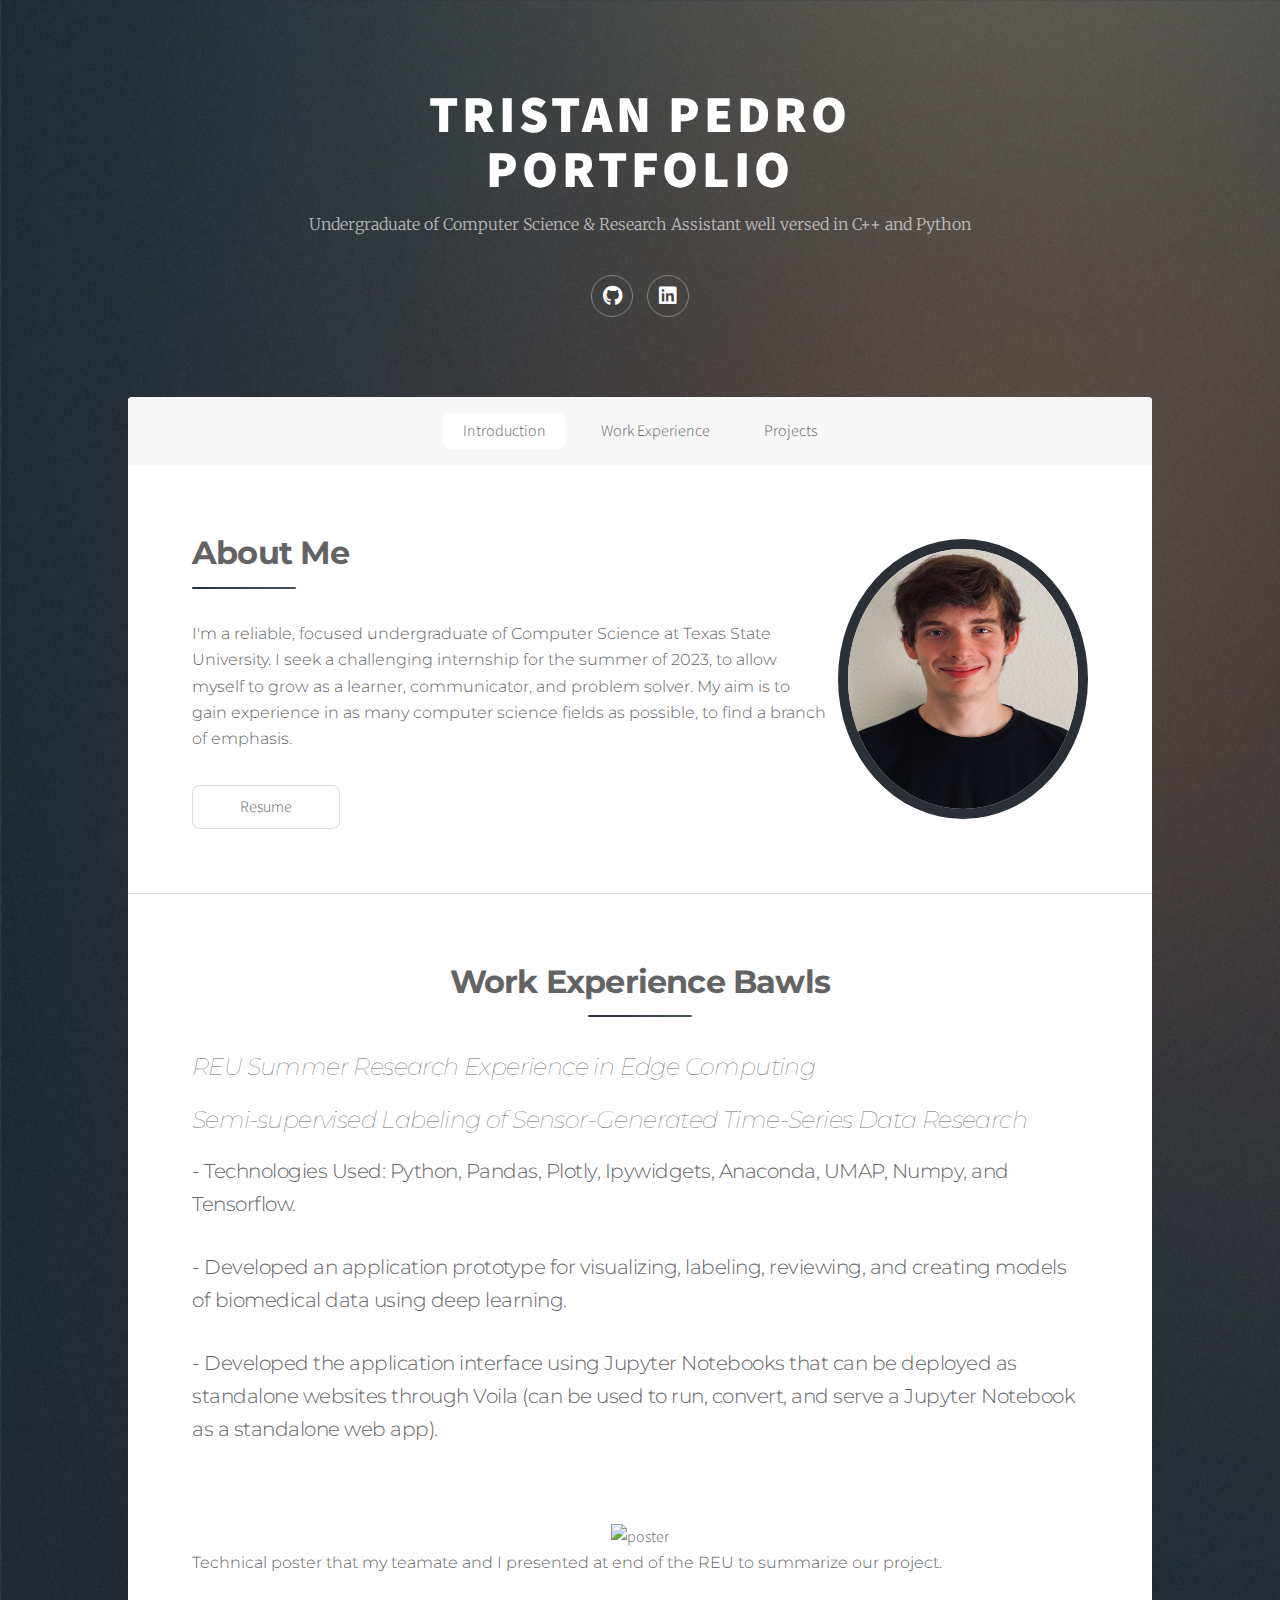
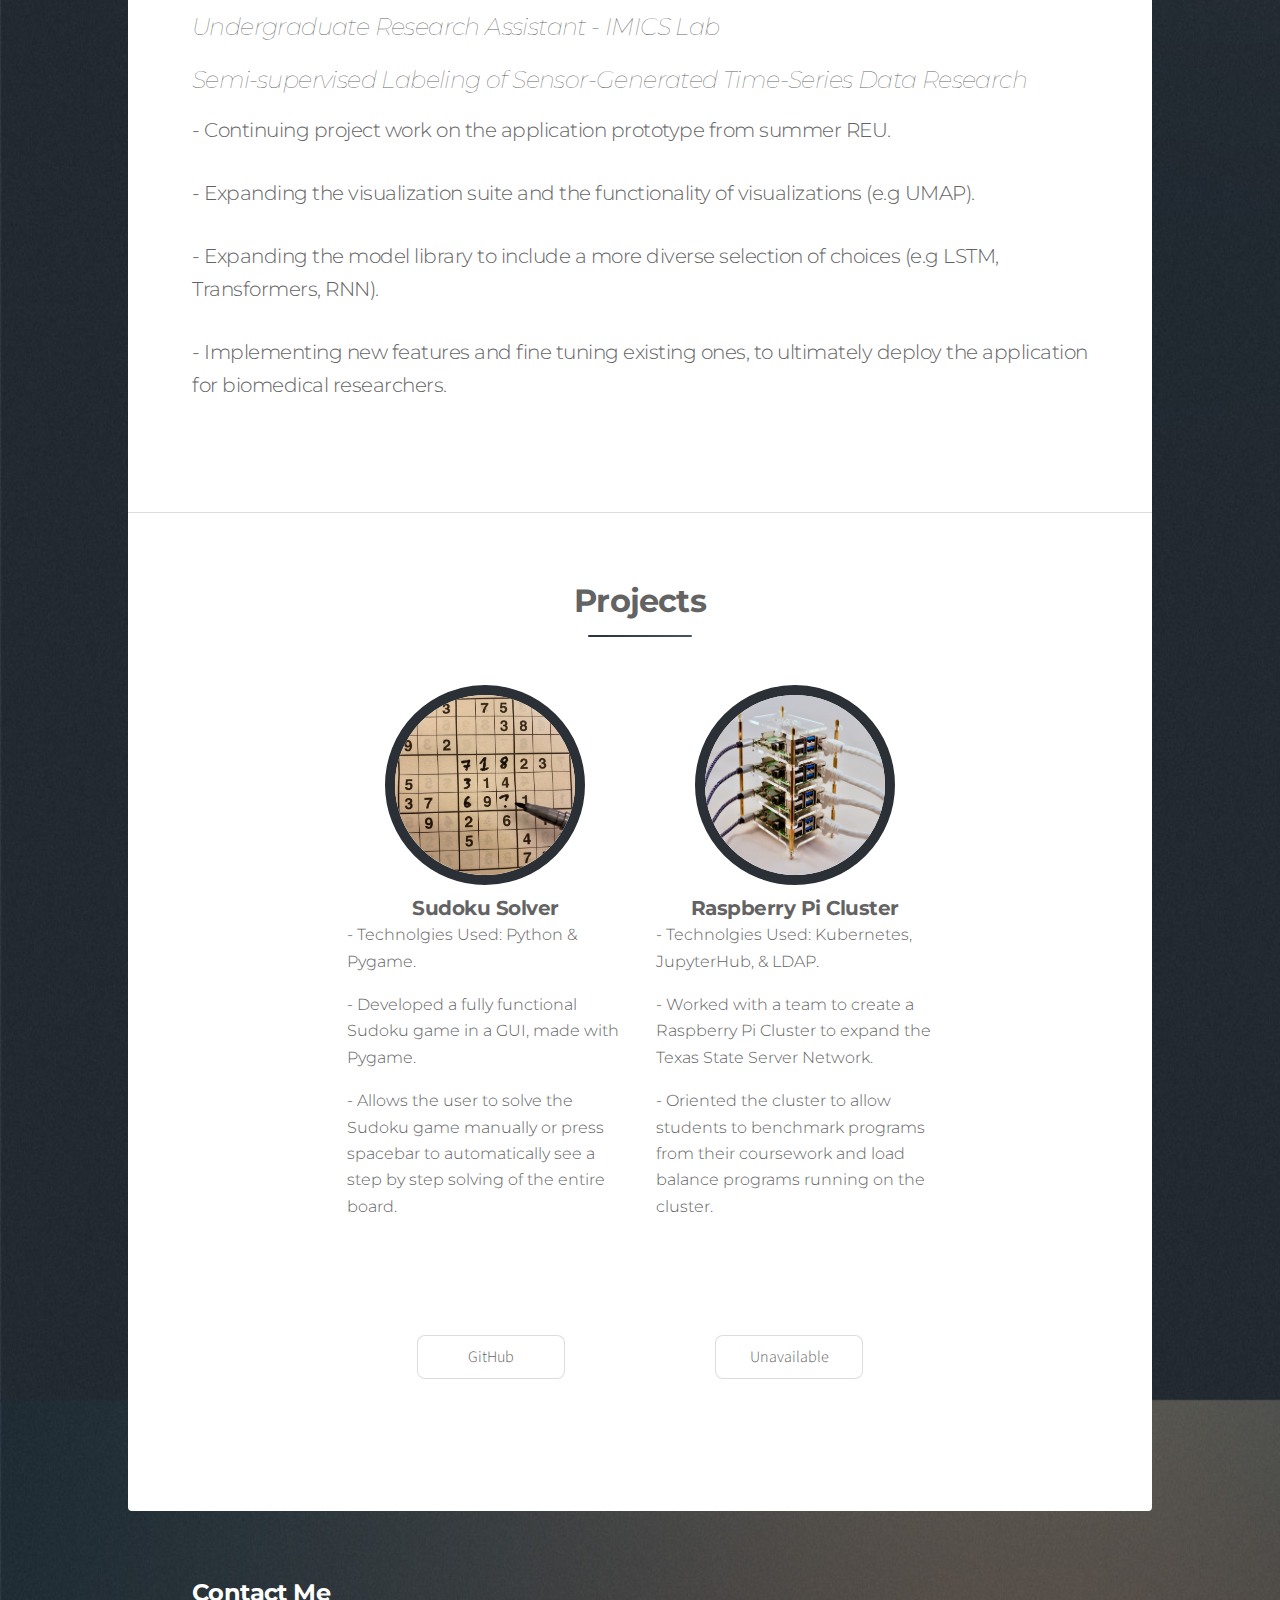
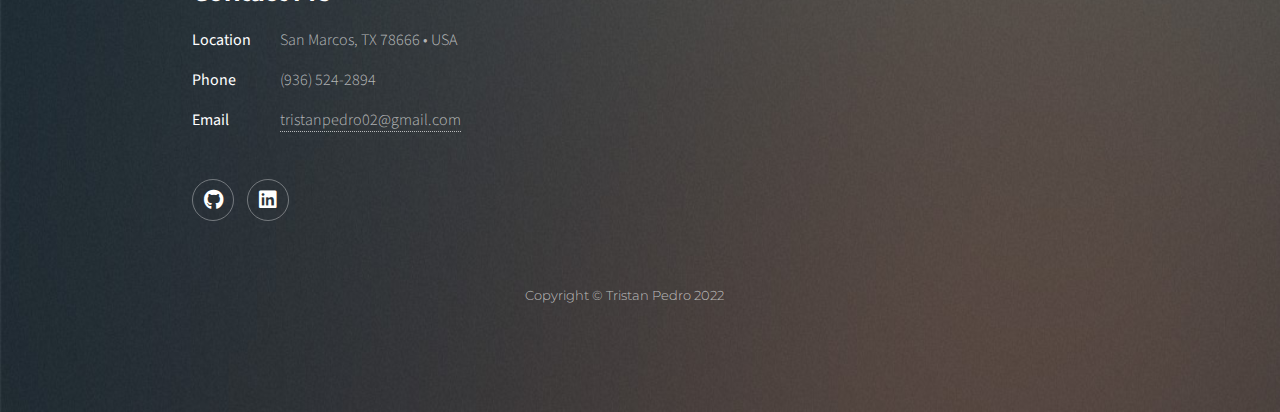
==== commit 07d13172: "Test" ====
--- a/index.html
+++ b/index.html
@@ -61,7 +61,7 @@
 					<!-- First Section -->
 						<section id="second" class="main special">
 							<header class="major">
-								<h2>Work Experience</h2>
+								<h2>Work Experience Bawls</h2>
 								<h3>REU Summer Research Experience in Edge Computing</h3>
 								<h3>Semi-supervised Labeling of Sensor-Generated Time-Series Data Research</h3>
 								<p>- Technologies Used: Python, Pandas, Plotly, Ipywidgets, Anaconda, UMAP, Numpy, and Tensorflow.</p>
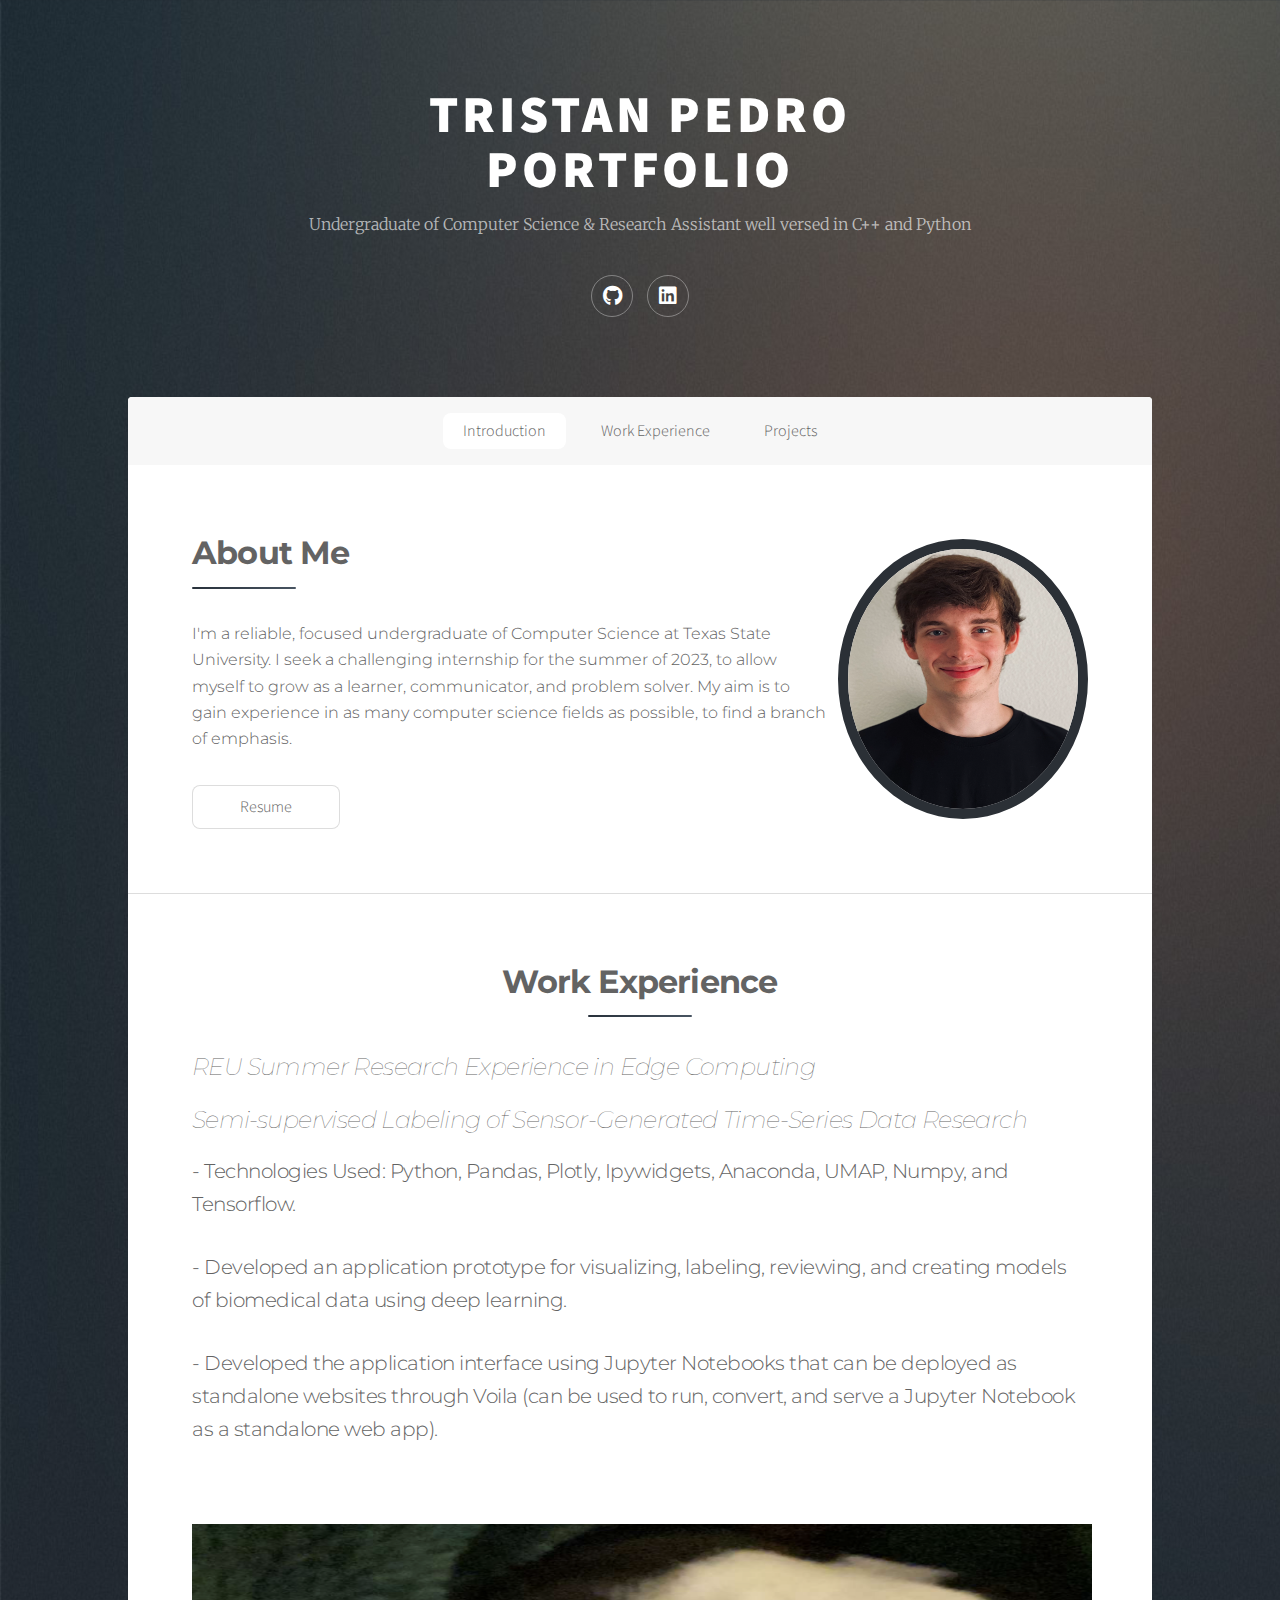
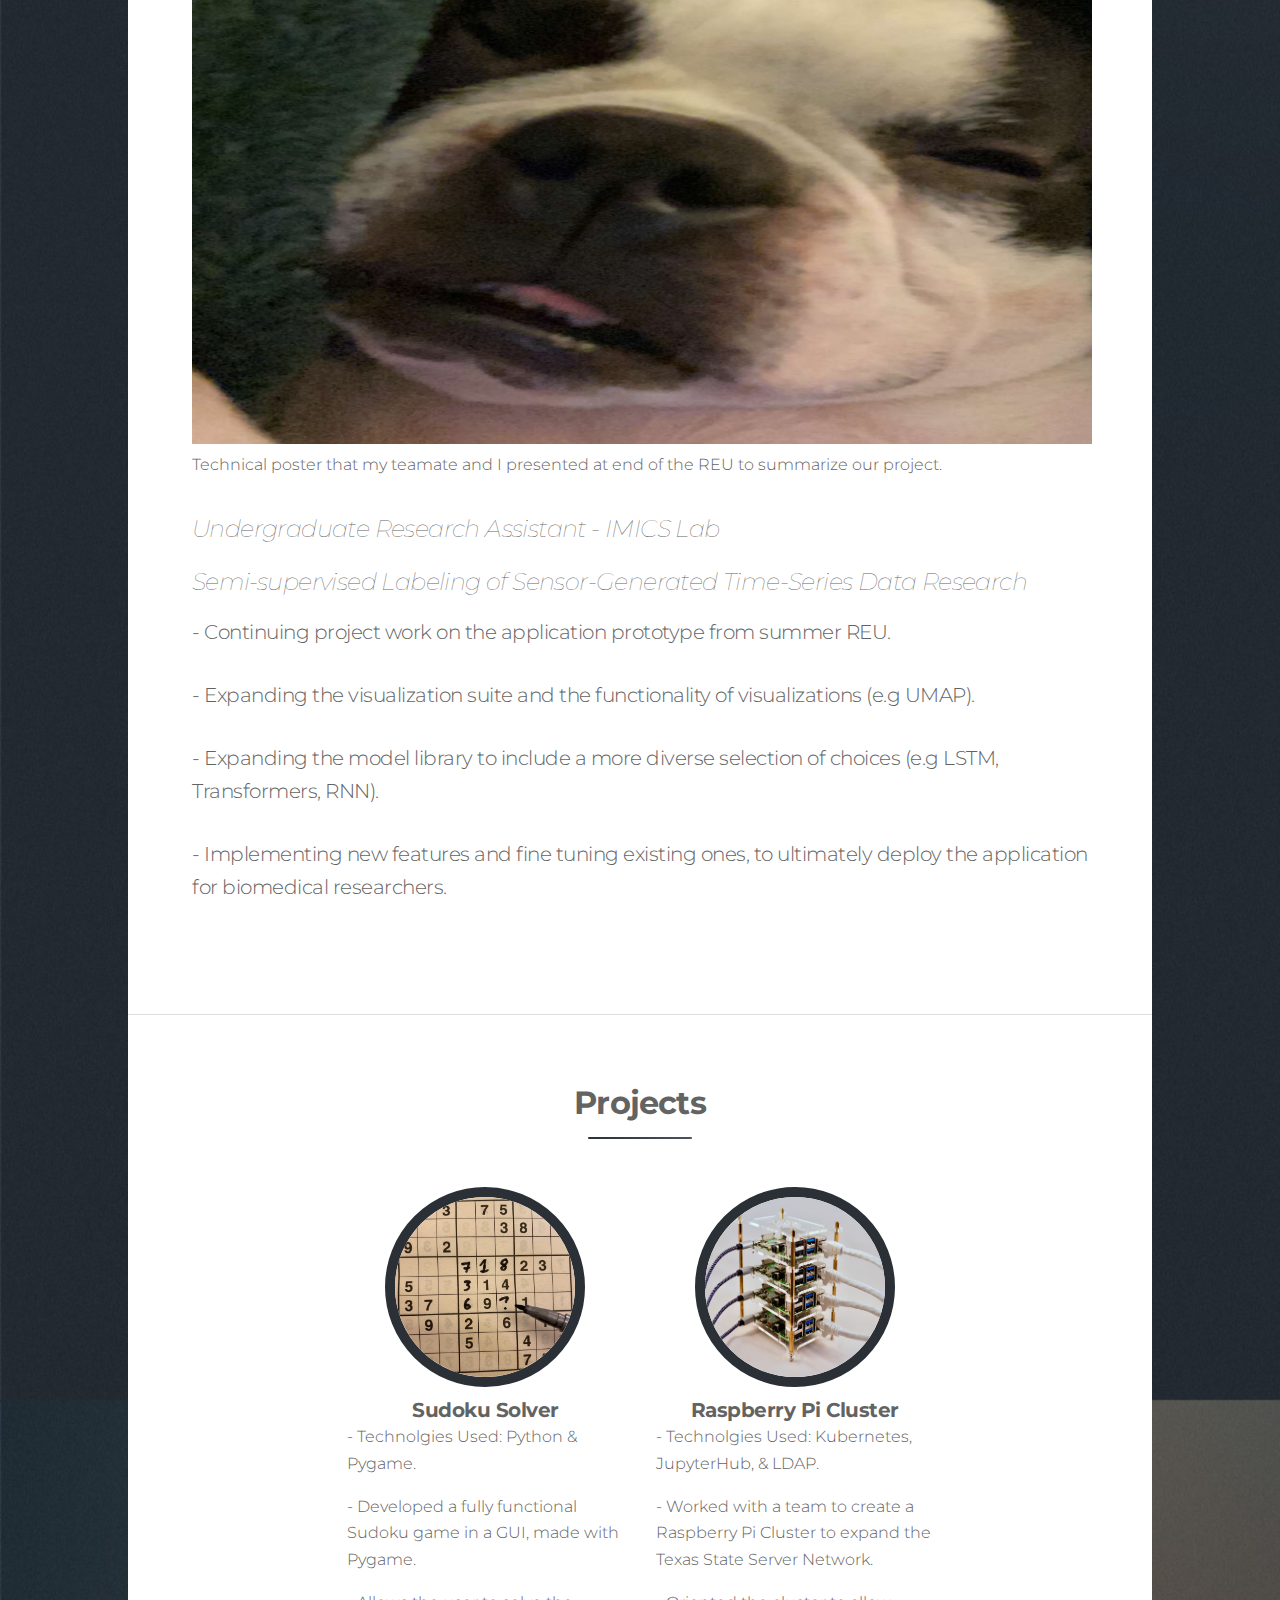
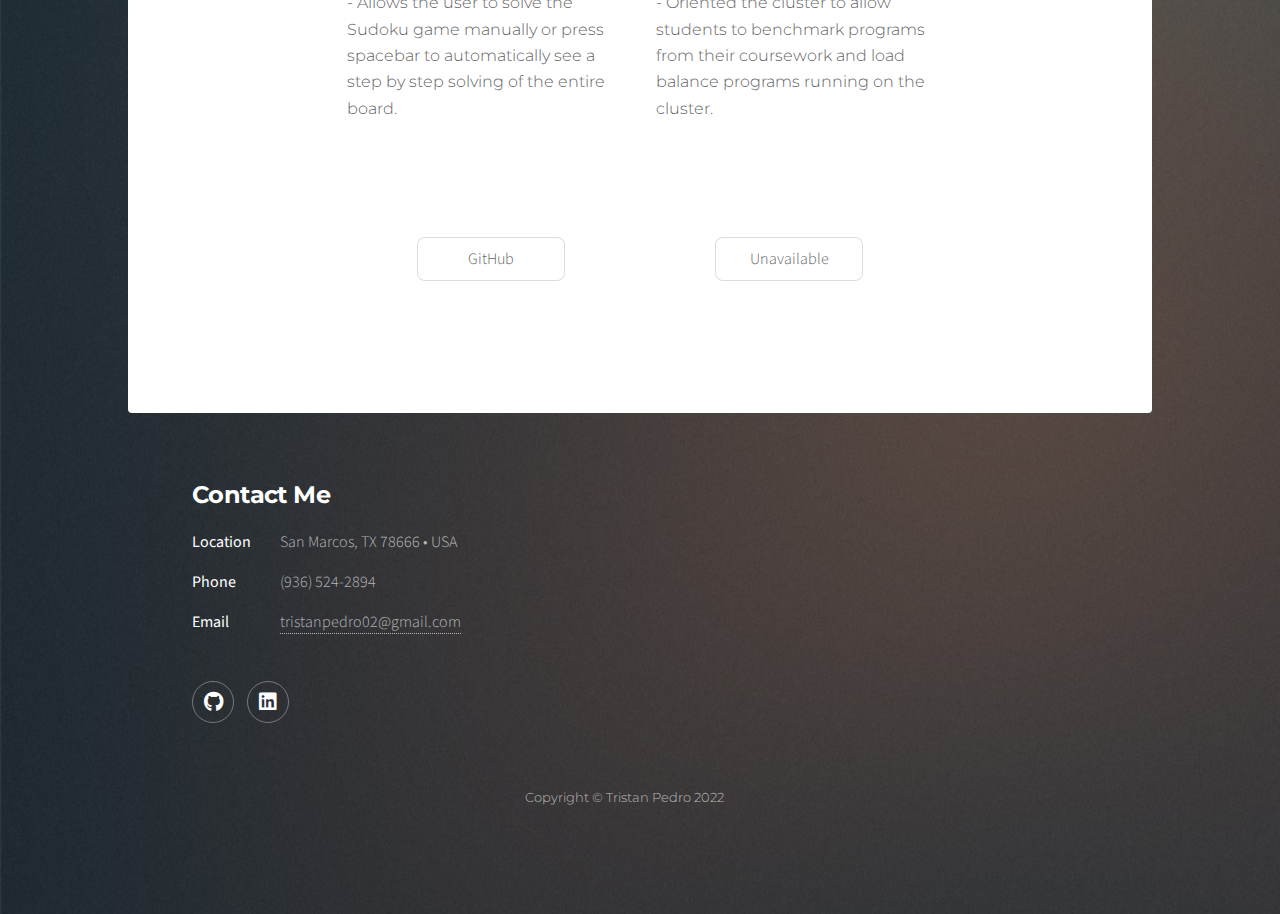
==== commit 73391db3: "try to fix poster" ====
--- a/index.html
+++ b/index.html
@@ -61,7 +61,7 @@
 					<!-- First Section -->
 						<section id="second" class="main special">
 							<header class="major">
-								<h2>Work Experience Bawls</h2>
+								<h2>Work Experience</h2>
 								<h3>REU Summer Research Experience in Edge Computing</h3>
 								<h3>Semi-supervised Labeling of Sensor-Generated Time-Series Data Research</h3>
 								<p>- Technologies Used: Python, Pandas, Plotly, Ipywidgets, Anaconda, UMAP, Numpy, and Tensorflow.</p>
@@ -70,7 +70,7 @@
 
 								<p>- Developed the application interface using Jupyter Notebooks that can be deployed as standalone websites through Voila (can be used to run, convert, and serve a Jupyter Notebook as a standalone web app).</p>
 							</header>
-							<img class ="poster" src="images/slide1.jpg" alt="poster">
+							<img class ="poster" src="images/bert4.PNG" alt="poster">
 							<p class="content">Technical poster that my teamate and I presented at end of the REU to summarize our project.</p>
 							
 							<header class="major">
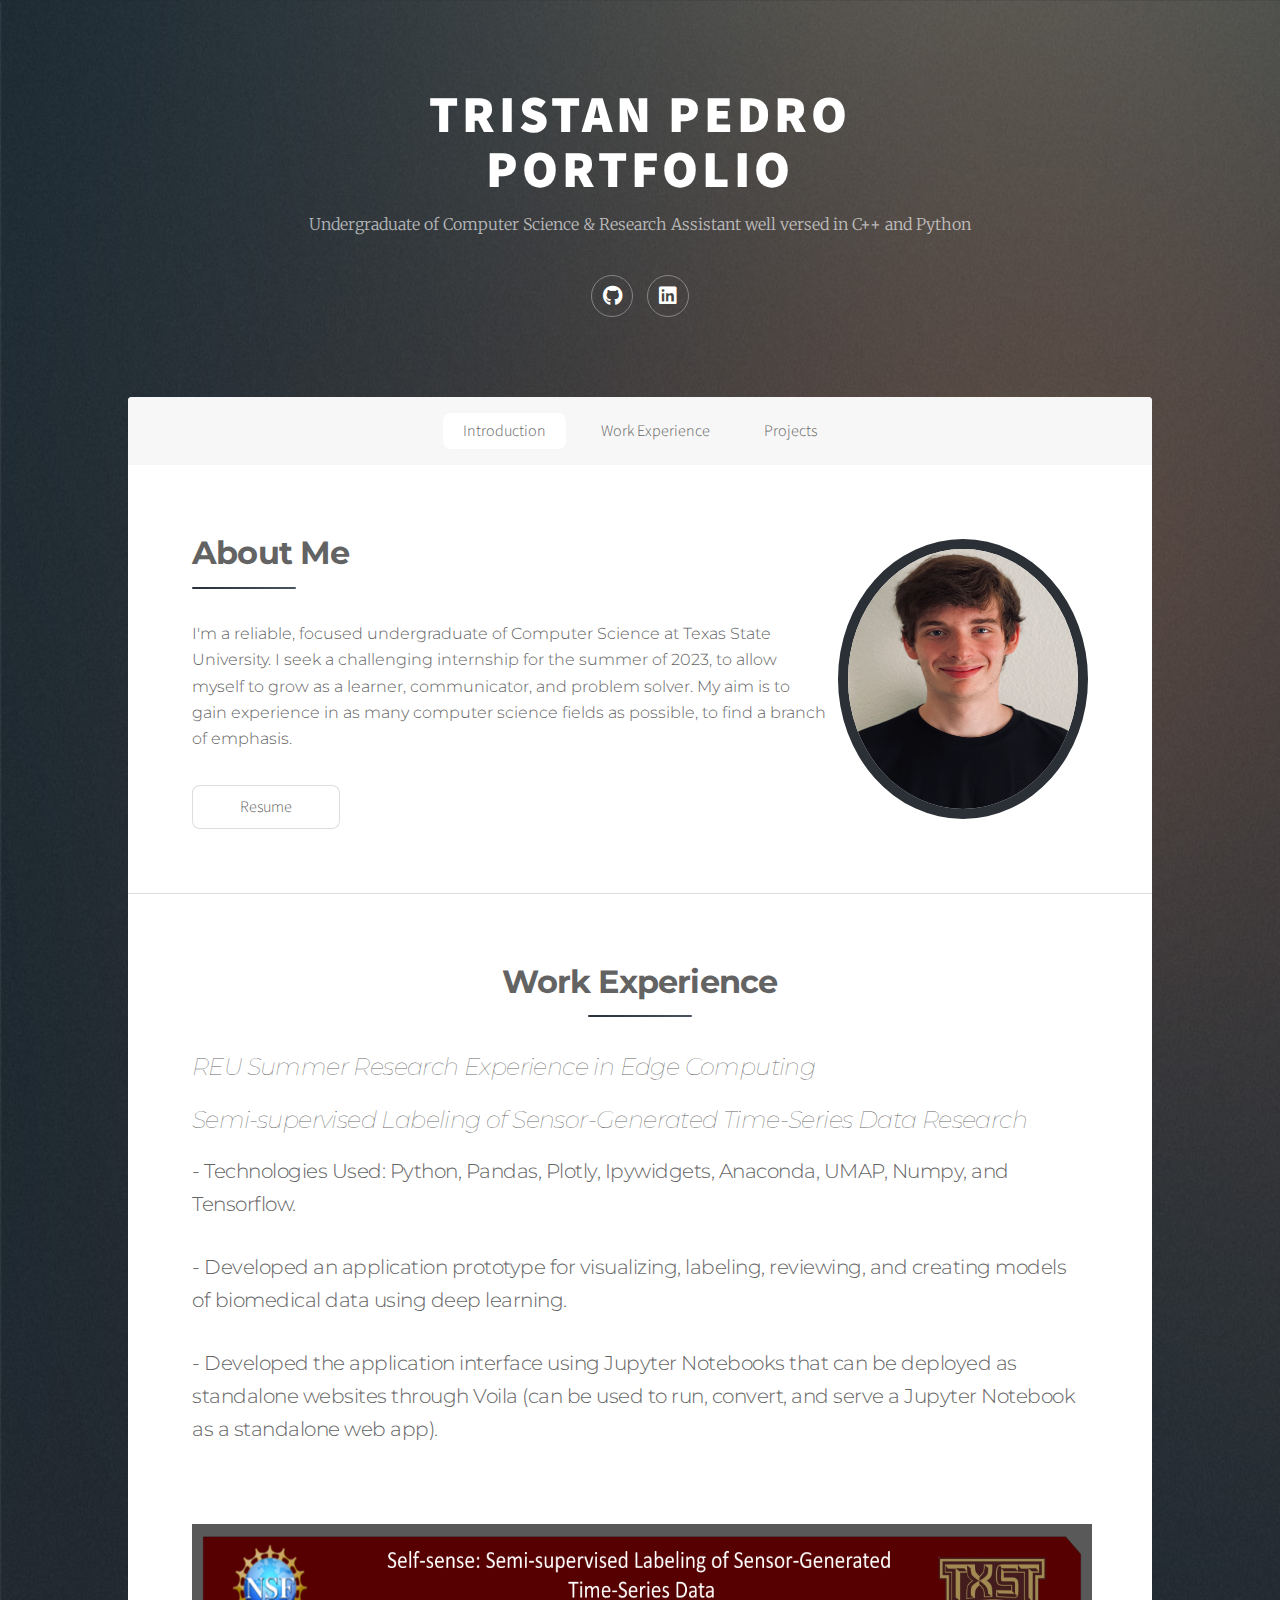
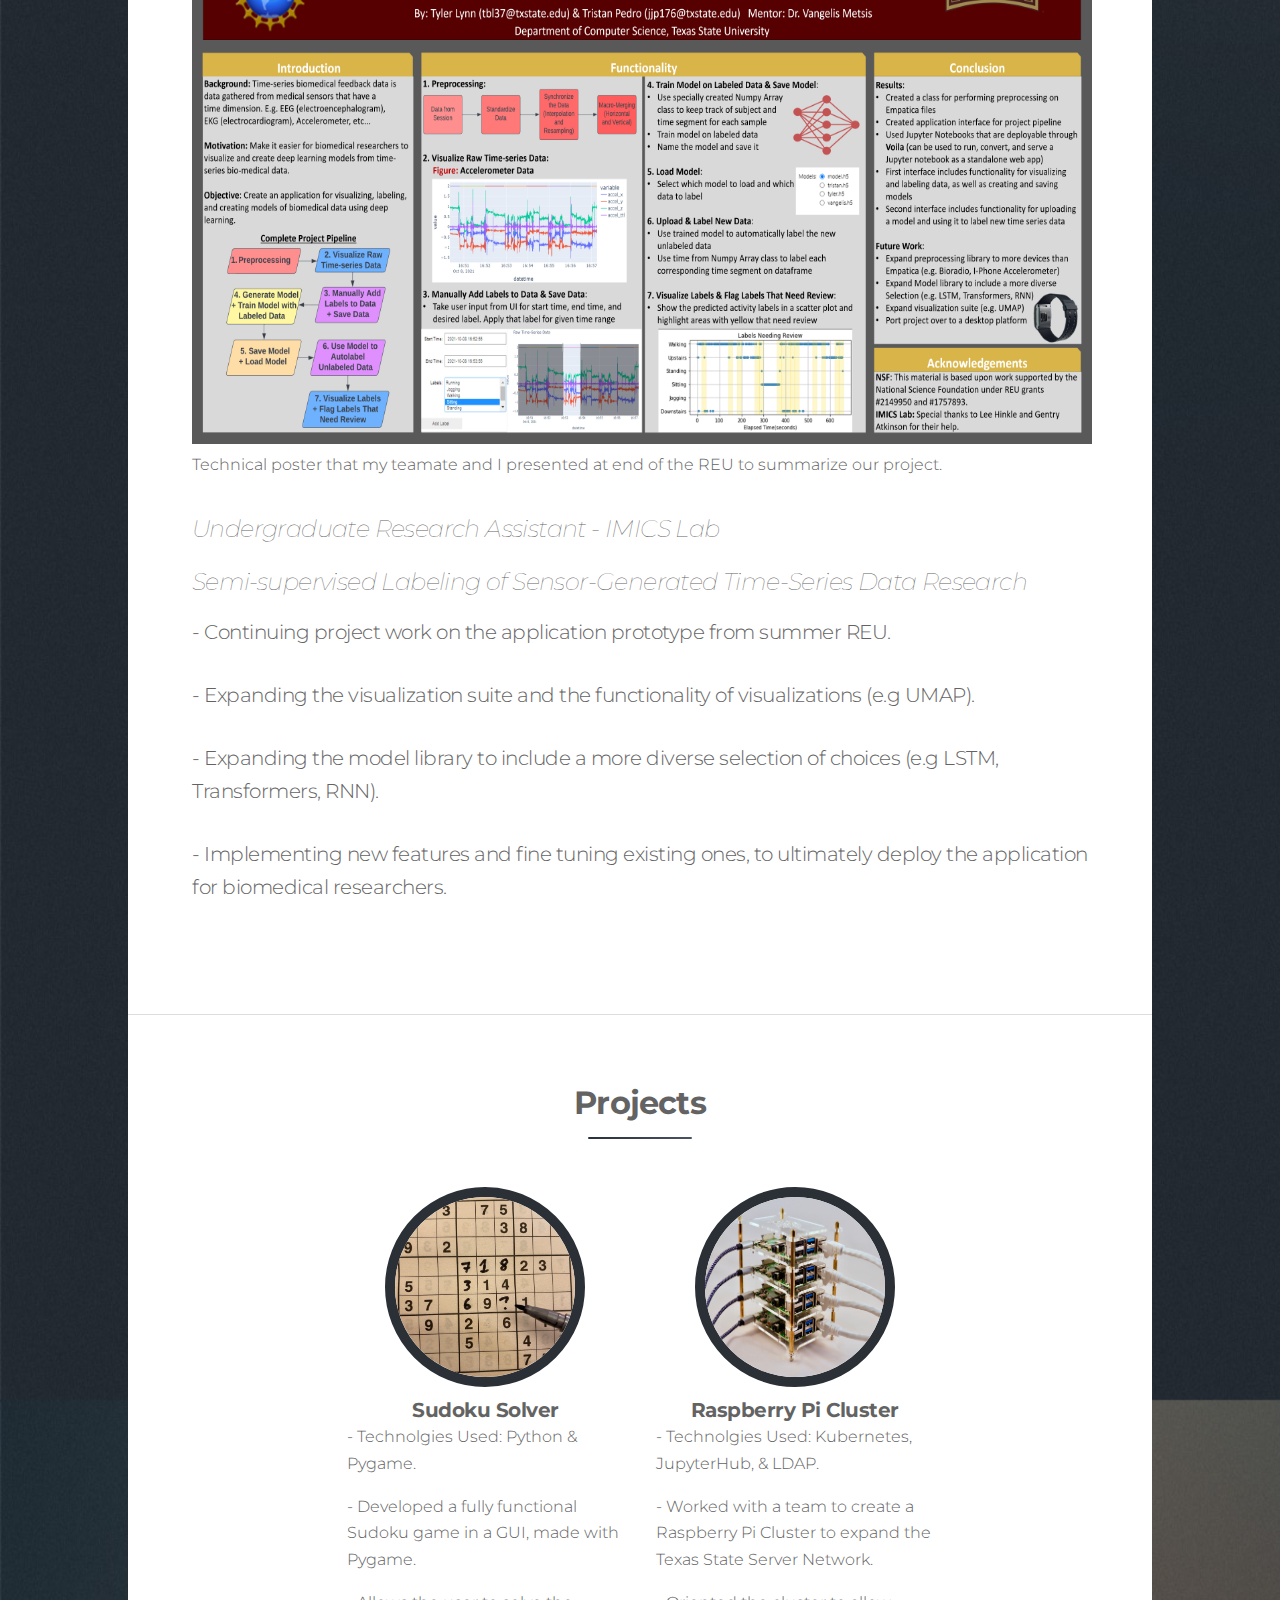
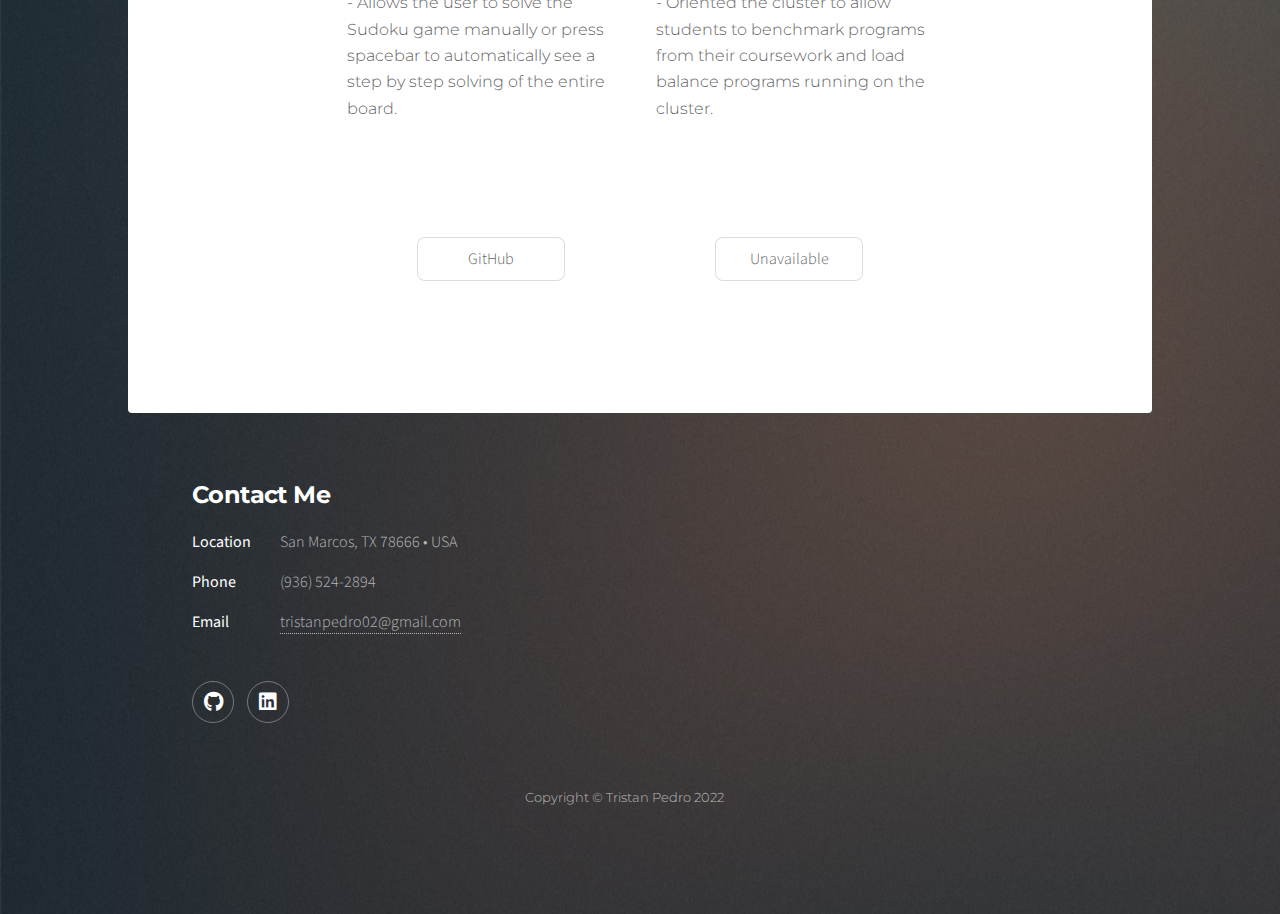
==== commit 1f34774b: "try to fix poster" ====
--- a/index.html
+++ b/index.html
@@ -70,7 +70,7 @@
 
 								<p>- Developed the application interface using Jupyter Notebooks that can be deployed as standalone websites through Voila (can be used to run, convert, and serve a Jupyter Notebook as a standalone web app).</p>
 							</header>
-							<img class ="poster" src="images/bert4.PNG" alt="poster">
+							<img class ="poster" src="images/Slide1.jpg" alt="poster">
 							<p class="content">Technical poster that my teamate and I presented at end of the REU to summarize our project.</p>
 							
 							<header class="major">
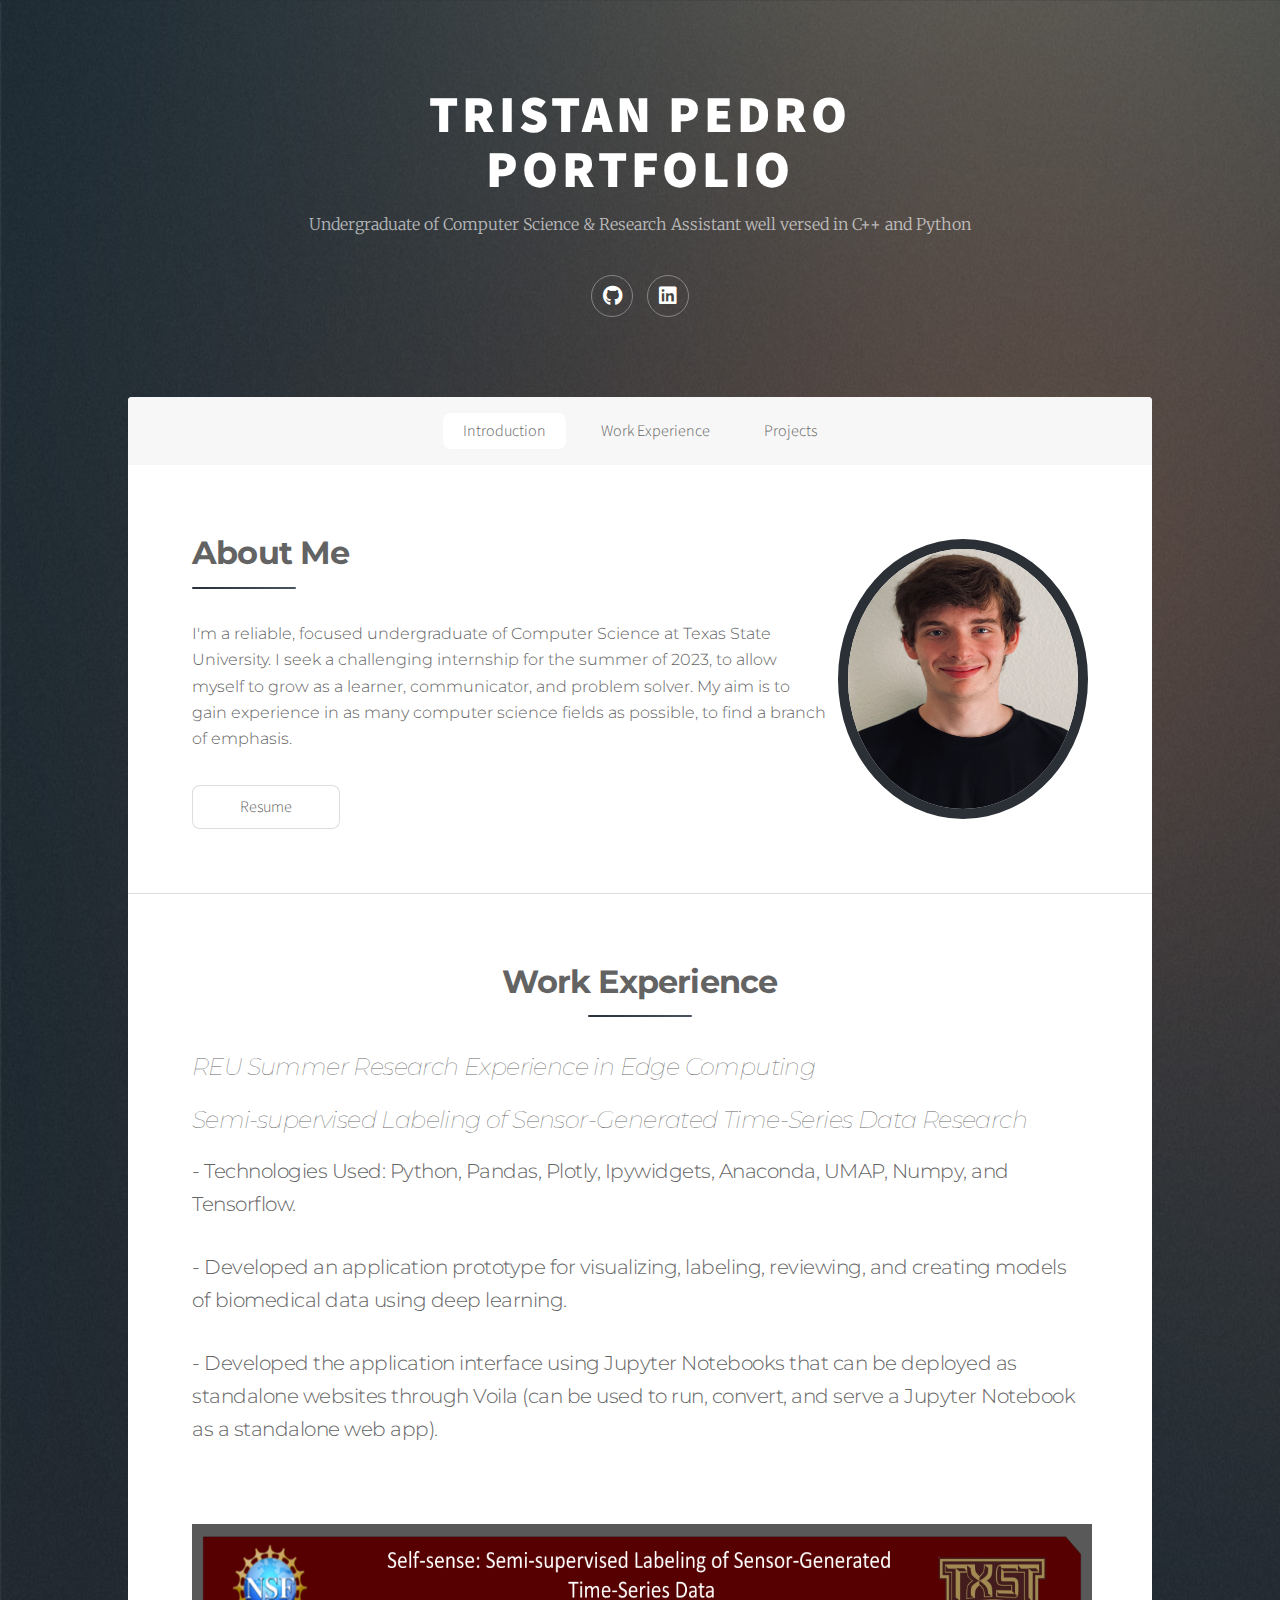
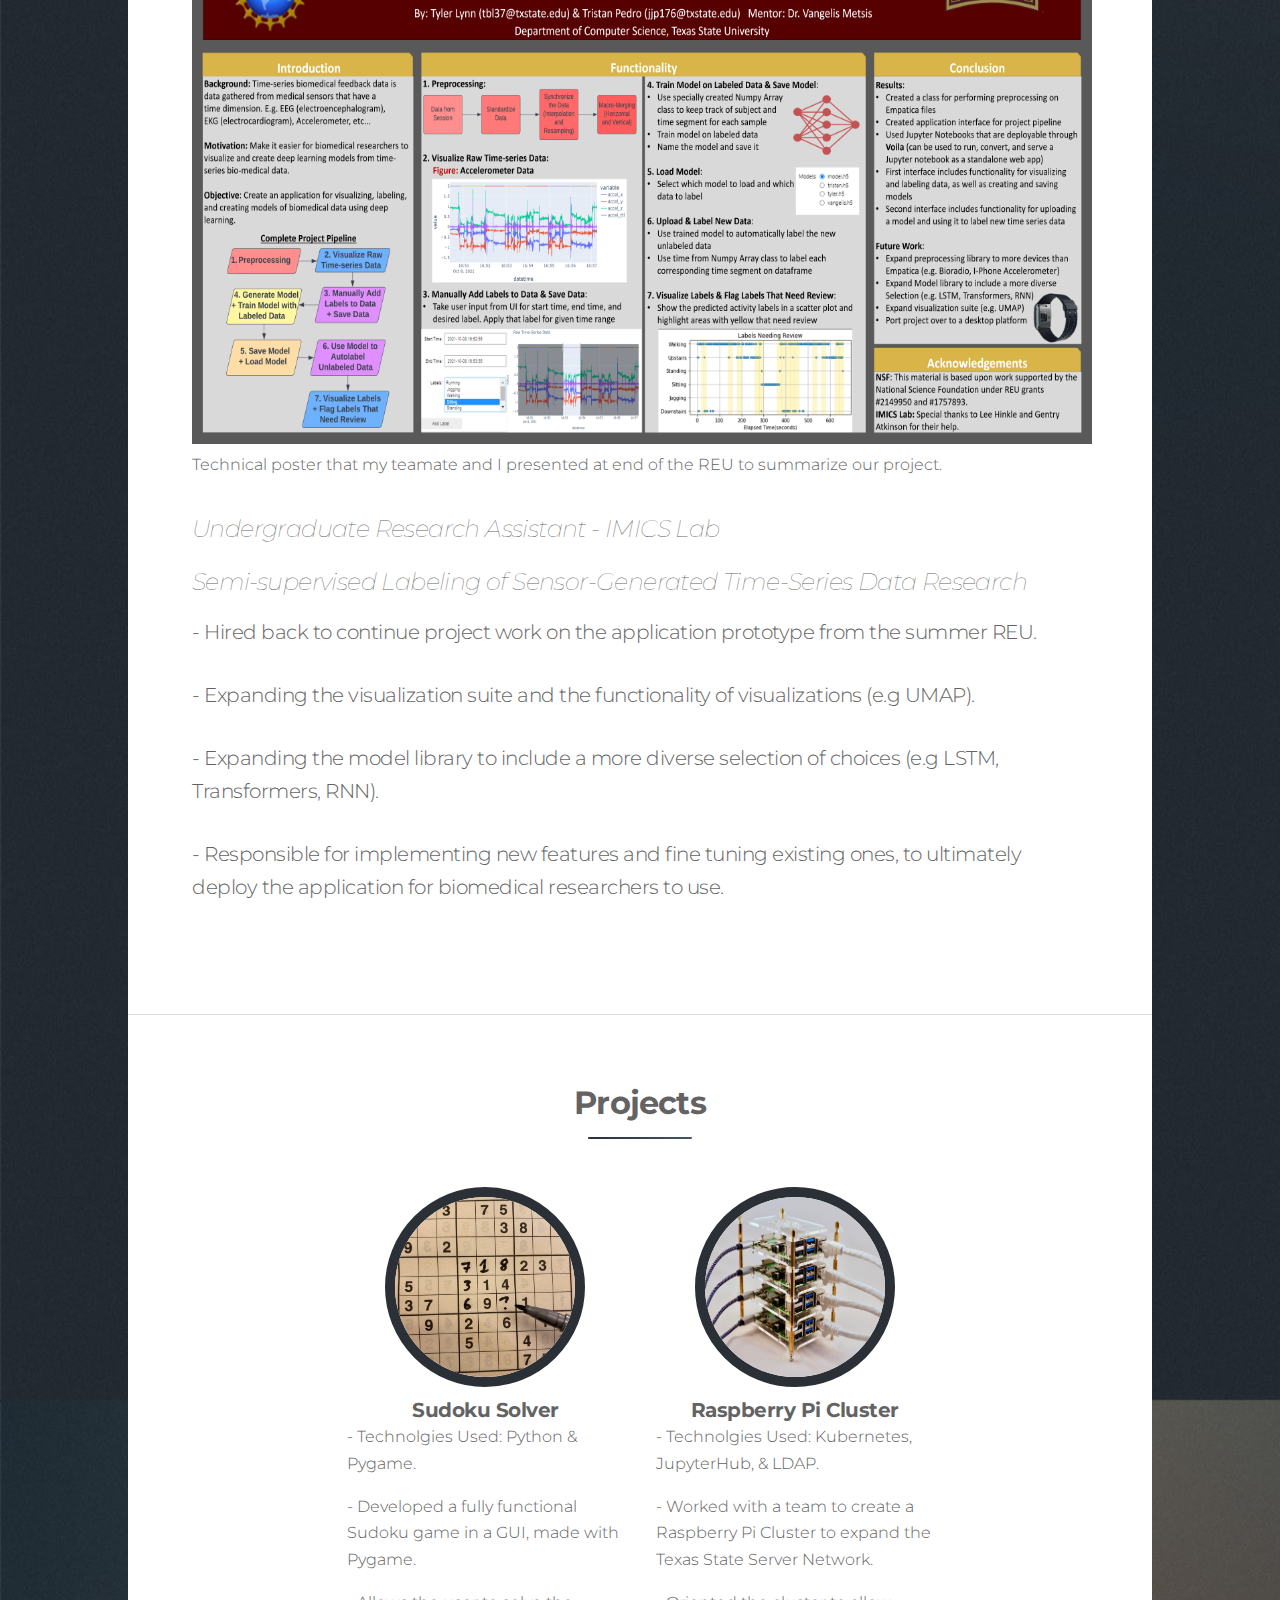
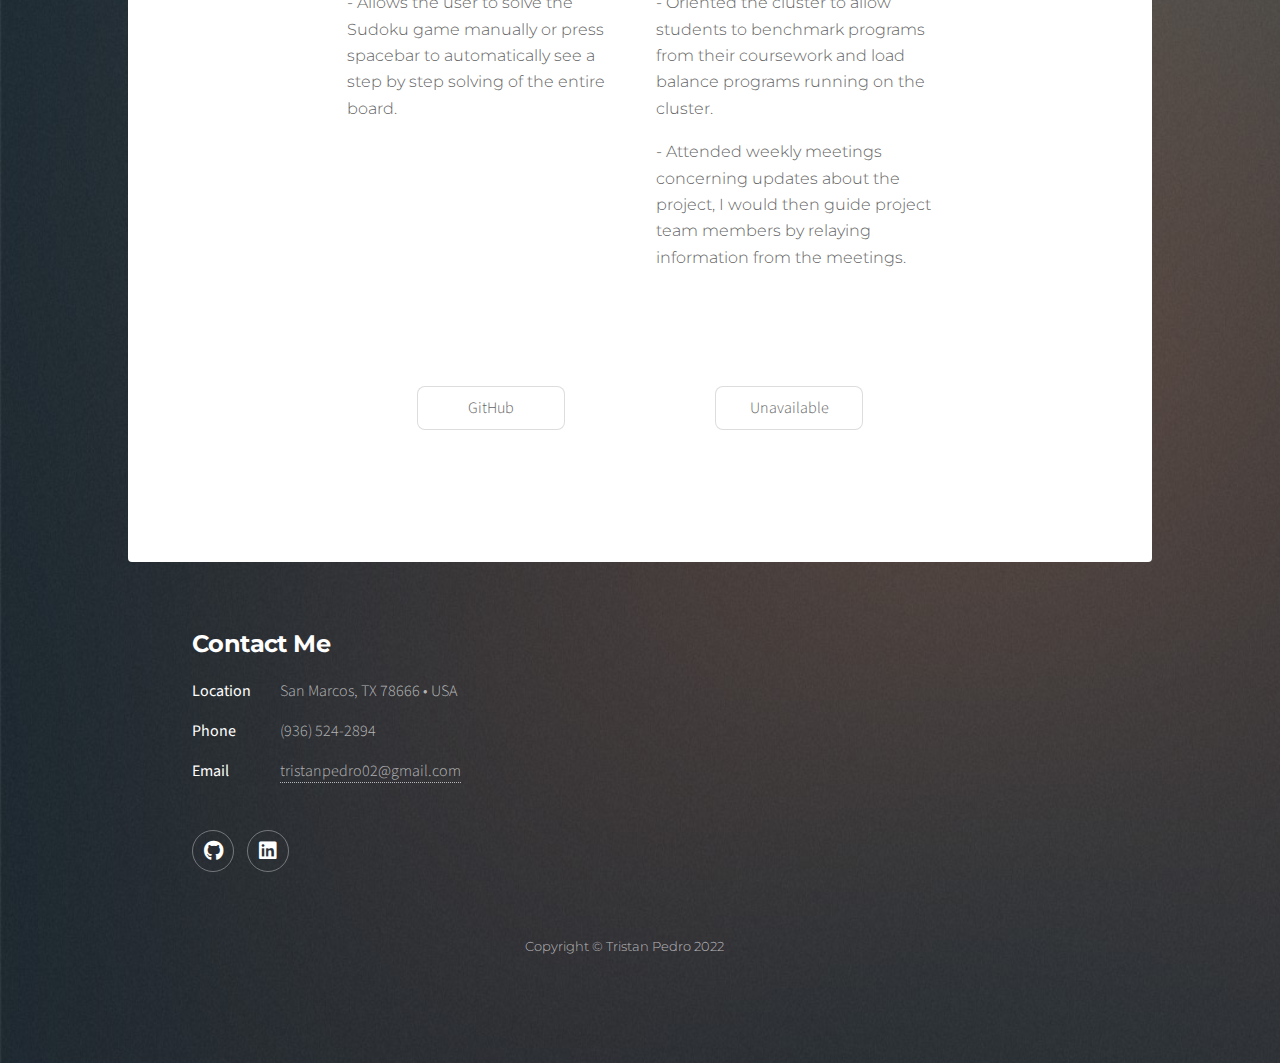
==== commit 04734fe0: "Update Resume and Wording" ====
--- a/index.html
+++ b/index.html
@@ -51,7 +51,7 @@
 										</header>
 										<p>I'm a reliable, focused undergraduate of Computer Science at Texas State University. I seek a challenging internship for the summer of 2023, to allow myself to grow as a learner, communicator, and problem solver. My aim is to gain experience in as many computer science fields as possible, to find a branch of emphasis.</p>
 										<ul class="actions">
-											<li><a href="images/Tristan Resume - Updated 8_26.pdf" target="_blank" class="button">Resume</a></li>
+											<li><a href="images/Tristan_Pedro_Resume.pdf" target="_blank" class="button">Resume</a></li>
 										</ul>
 									</div>
 									<span class="image"><img src="images/selfie.PNG" alt="" /></span>
@@ -76,13 +76,13 @@
 							<header class="major">
 							<h3>Undergraduate Research Assistant - IMICS Lab</h3>
 							<h3>Semi-supervised Labeling of Sensor-Generated Time-Series Data Research</h3>
-							<p>- Continuing project work on the application prototype from summer REU.</p>
+							<p>- Hired back to continue project work on the application prototype from the summer REU.</p>
 
 							<p>- Expanding the visualization suite and the functionality of visualizations (e.g UMAP).</p>
 
 							<p>- Expanding the model library to include a more diverse selection of choices (e.g LSTM, Transformers, RNN).</p>
 
-							<p>- Implementing new features and fine tuning existing ones, to ultimately deploy the application for biomedical researchers.</p>
+							<p>- Responsible for implementing new features and fine tuning existing ones, to ultimately deploy the application for biomedical researchers to use.</p>
 						    </header>
 						</section>
 
@@ -105,6 +105,7 @@
 										<p>- Technolgies Used: Kubernetes, JupyterHub, & LDAP.</p>
 										<p>- Worked with a team to create a Raspberry Pi Cluster to expand the Texas State Server Network.</p>
 										<p>- Oriented the cluster to allow students to benchmark programs from their coursework and load balance programs running on the cluster.</p>
+										<p>- Attended weekly meetings concerning updates about the project, I would then guide project team members by relaying information from the meetings.</p>
 									</li>
 
 								</ul>
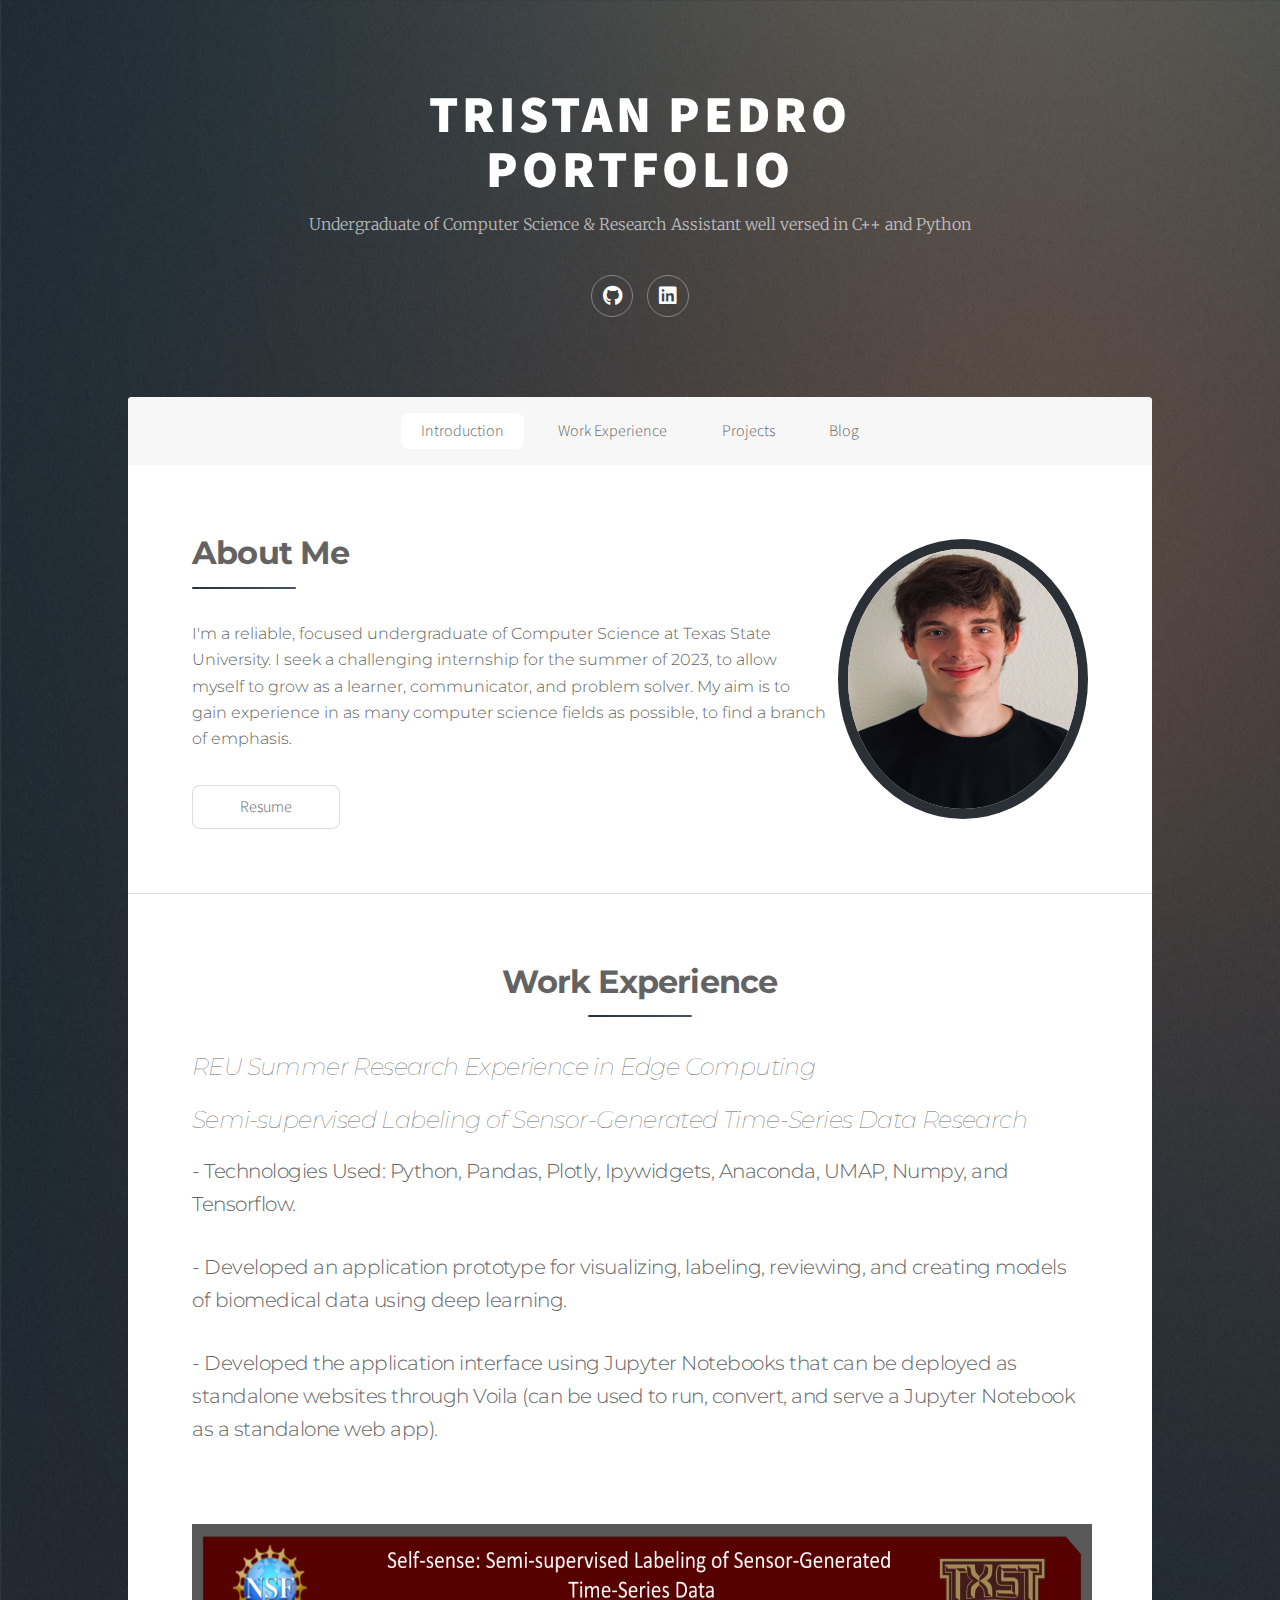
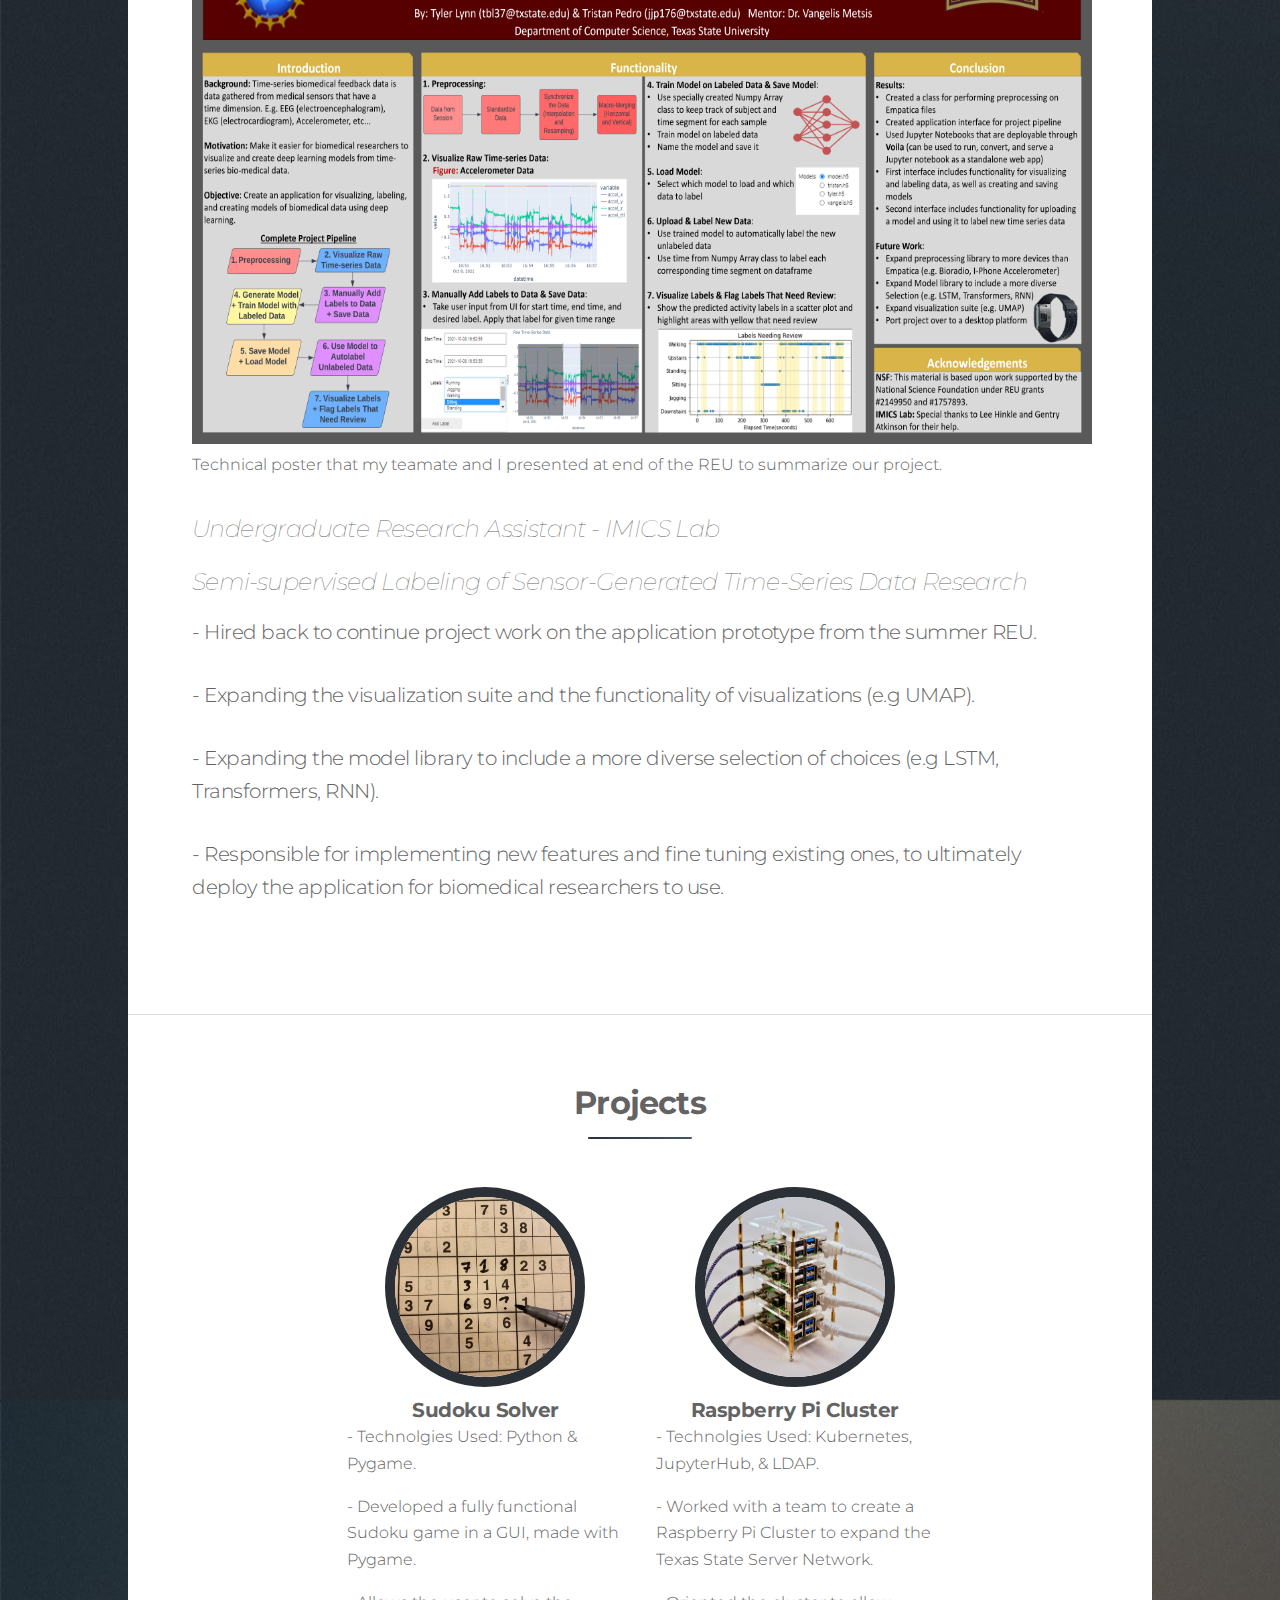
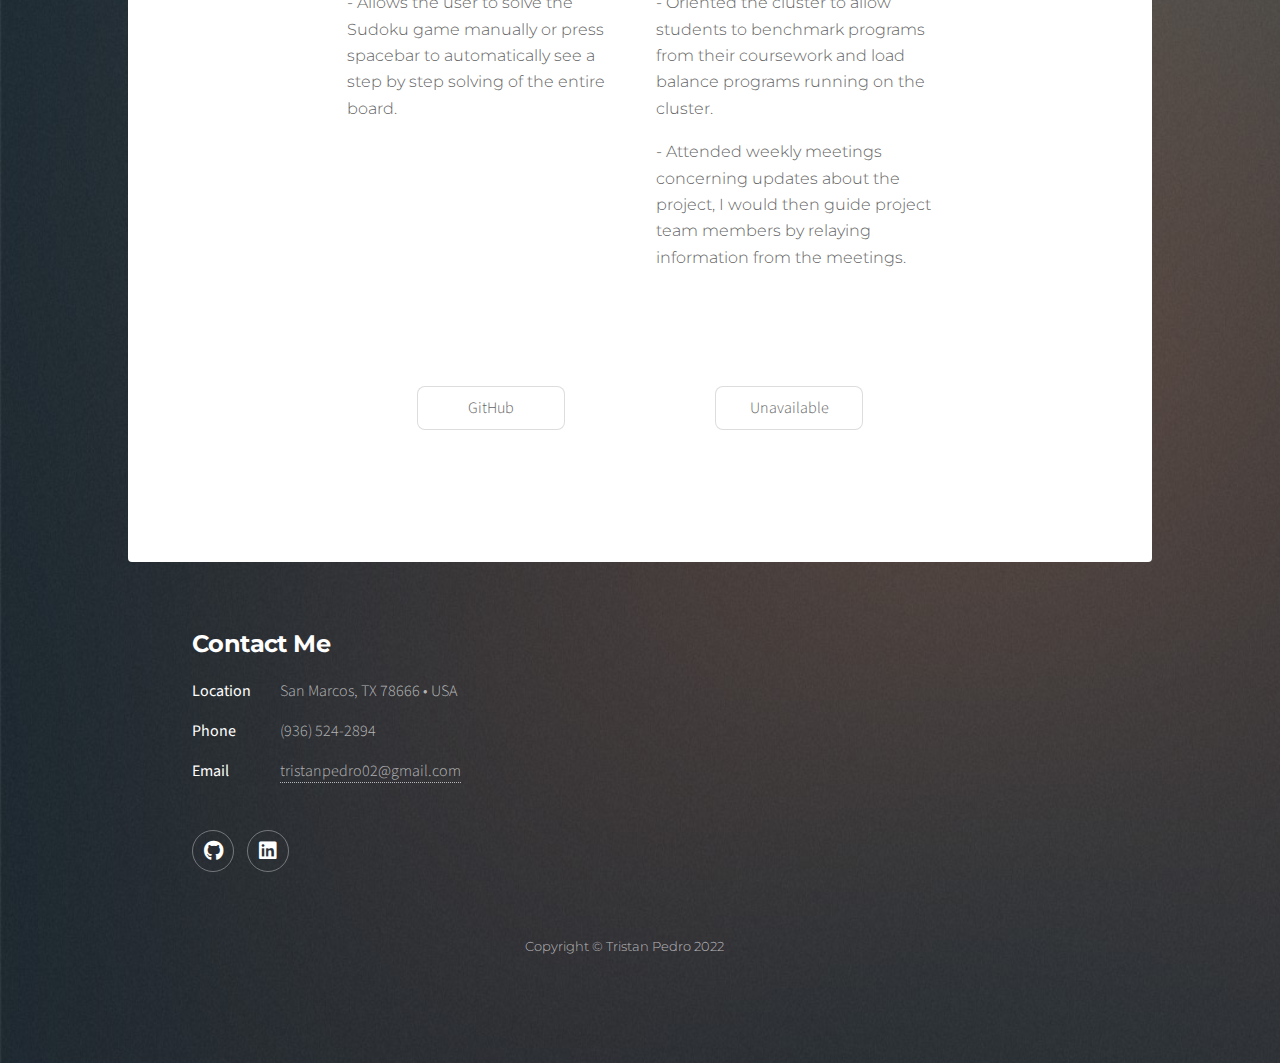
==== commit a88175b8: "update:" ====
--- a/index.html
+++ b/index.html
@@ -26,7 +26,7 @@
 						<p> Undergraduate of Computer Science & Research Assistant well versed in C++ and Python</p>
 						<ul class="icons">
 							<li><a href="https://github.com/tripedro" class="icon brands fa-github alt"><span class="label">GitHub</span></a></li>
-							<li><a href="https://www.linkedin.com/in/tristan-pedro-2350701b8" class="icon brands fa-linkedin alt"><span class="label">LinkedIn</span></a></li>
+							<li><a href="https://www.linkedin.com/in/tripedro" class="icon brands fa-linkedin alt"><span class="label">LinkedIn</span></a></li>
 						</ul>				
 					</header>
 
@@ -36,6 +36,7 @@
 							<li><a href="#intro" class="active">Introduction</a></li>
 							<li><a href="#second">Work Experience</a></li>
 							<li><a href="#first">Projects</a></li>
+							<li><a href="blog/index2.html" target="_blank">Blog</a></li>
 						</ul>
 					</nav>
 
@@ -51,7 +52,7 @@
 										</header>
 										<p>I'm a reliable, focused undergraduate of Computer Science at Texas State University. I seek a challenging internship for the summer of 2023, to allow myself to grow as a learner, communicator, and problem solver. My aim is to gain experience in as many computer science fields as possible, to find a branch of emphasis.</p>
 										<ul class="actions">
-											<li><a href="images/Tristan_Pedro_Resume.pdf" target="_blank" class="button">Resume</a></li>
+											<li><a href="images/TristanPedroResume.pdf" target="_blank" class="button">Resume</a></li>
 										</ul>
 									</div>
 									<span class="image"><img src="images/selfie.PNG" alt="" /></span>
@@ -135,7 +136,7 @@
 							
 							<ul class="icons">
 								<li><a href="https://github.com/tripedro" class="icon brands fa-github alt"><span class="label">GitHub</span></a></li>
-								<li><a href="https://www.linkedin.com/in/tristan-pedro-2350701b8" class="icon brands fa-linkedin alt"><span class="label">LinkedIn</span></a></li>
+								<li><a href="https://www.linkedin.com/in/tripedro" class="icon brands fa-linkedin alt"><span class="label">LinkedIn</span></a></li>
 							</ul>
 							</section>
 
